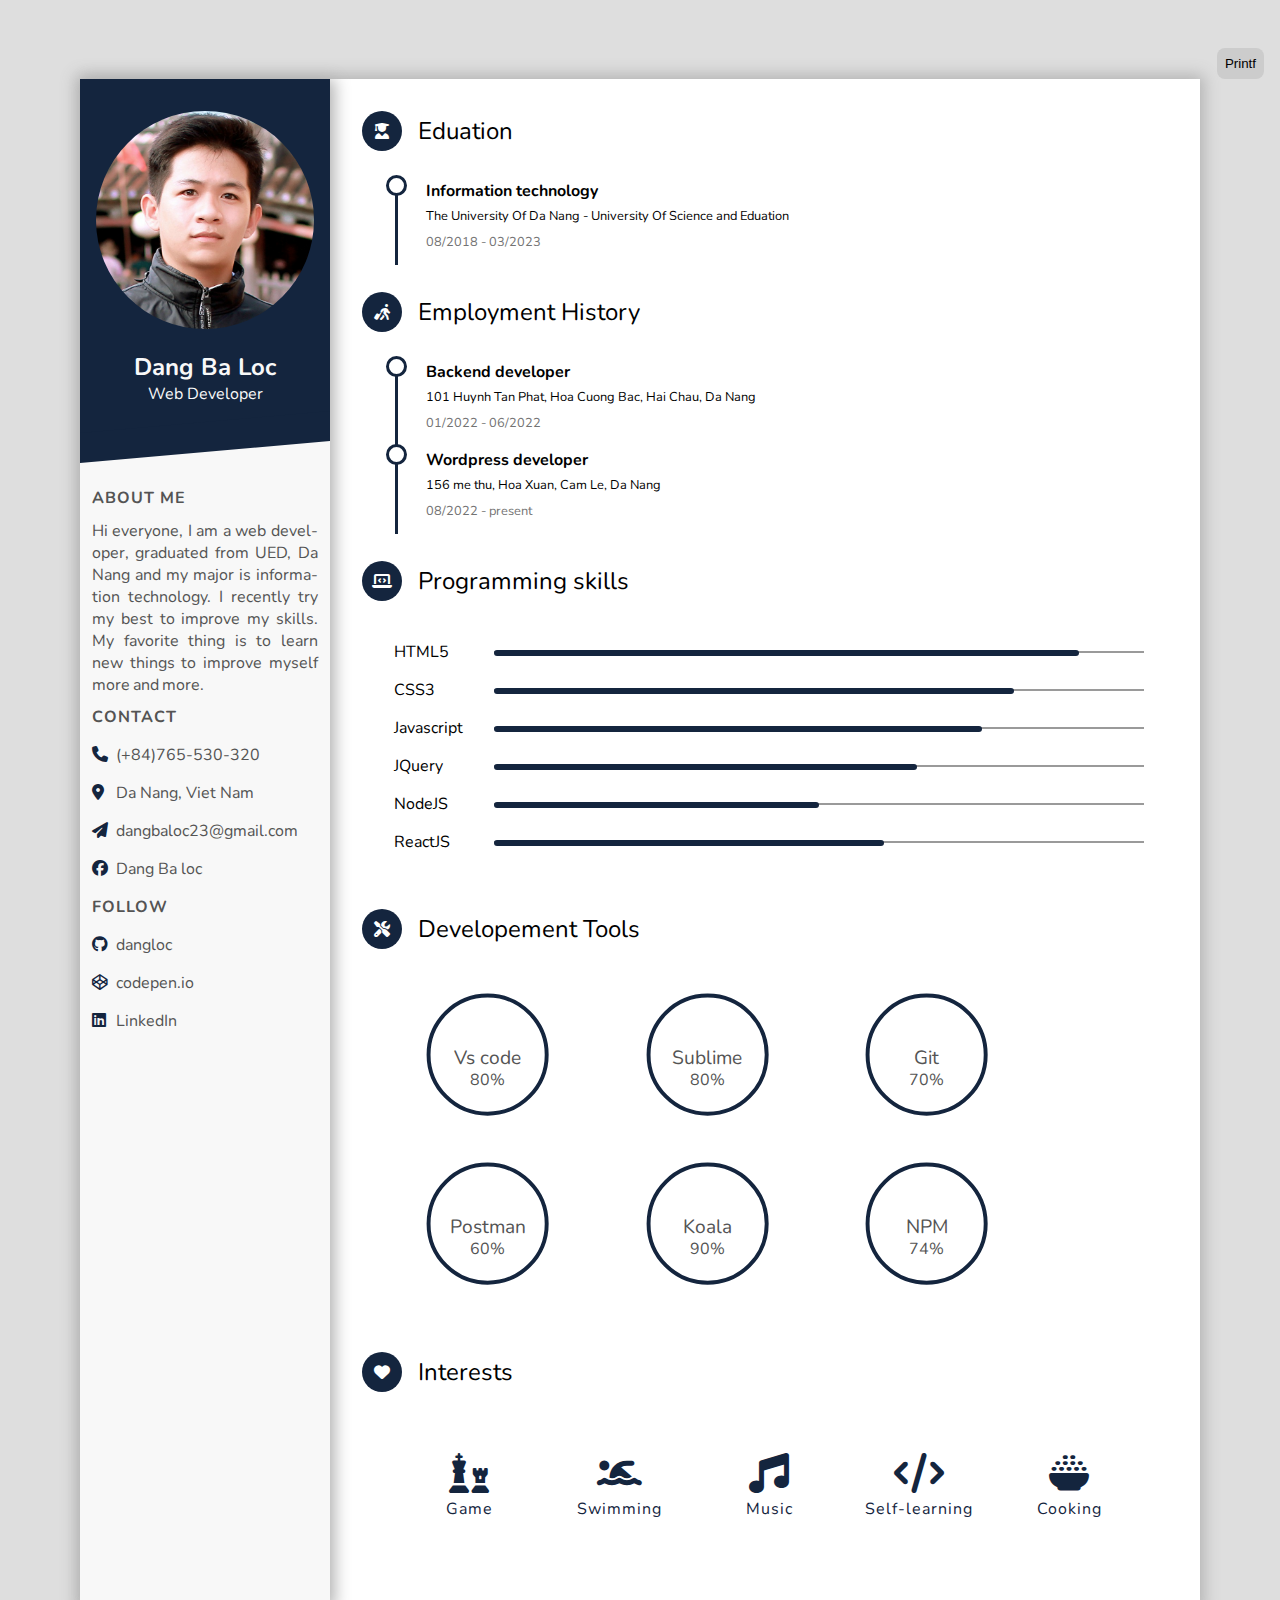
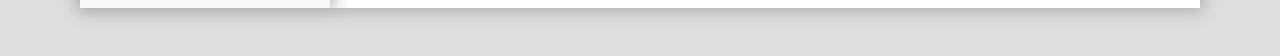
==== index.html @ 23ee7838 "change index filex" ====
<!DOCTYPE html>
<html lang="en">
  <head>
    <meta charset="UTF-8" />
    <meta http-equiv="X-UA-Compatible" content="IE=edge" />
    <meta name="viewport" content="width=device-width, initial-scale=1.0" />
    <title>Dang Ba Loc</title>
    <link rel="preconnect" href="https://fonts.googleapis.com" />
    <link rel="preconnect" href="https://fonts.gstatic.com" crossorigin />
    <link
      href="https://fonts.googleapis.com/css2?family=Nunito:ital,wght@0,200;0,300;0,400;0,500;0,600;0,700;0,800;1,200;1,300;1,400;1,500;1,600;1,700&display=swap"
      rel="stylesheet"
    />
    <link rel="stylesheet" href="style.css" />
    <link
      rel="stylesheet"
      href="https://cdnjs.cloudflare.com/ajax/libs/font-awesome/6.2.1/css/all.min.css"
    />
  </head>
  <body>
    <div class="btn-prinf">
      <button id="printButton" class="btn-prinf-button">Printf</button>
    </div>
    <div class="wrapper">
      <div class="intro">
        <div class="profile">
          <div class="photo">
            <img src="./img/dangbaloc.jpg" />
          </div>
          <div class="bio">
            <h1 class="name">Dang Ba Loc</h1>
            <p class="profession">Web Developer</p>
          </div>
        </div>
        <div class="intro-section about">
          <h1 class="title">about me</h1>
          <p class="paragraph">
            Hi everyone, I am a web developer, graduated from UED, Da Nang and
            my major is information technology. I recently try my best to
            improve my skills. My favorite thing is to learn new things to
            improve myself more and more.
          </p>
        </div>
        <div class="intro-section contact">
          <h1 class="title">Contact</h1>
          <div class="info-section link">
            <i class="fas fa-phone"></i>
            <a href="tel:0765530320"><span>(+84)765-530-320</span></a>
          </div>
          <div class="info-section">
            <i class="fas fa-map-marker-alt"></i>
            <span>Da Nang, Viet Nam</span>
          </div>
          <div class="info-section link">
            <i class="fas fa-paper-plane"></i>
            <a href="mailto:dangbaloc23@gmail.com"
              ><span>dangbaloc23@gmail.com</span></a
            >
          </div>
          <div class="info-section link">
            <i class="fab fa-facebook"></i>
            <a
              target="_blank"
              rel="author"
              href="https://www.facebook.com/DangBaLoc23"
            >
              <span>Dang Ba loc</span>
            </a>
          </div>
        </div>
        <div class="intro-section follow">
          <h1 class="title">Follow</h1>
          <div class="info-section link">
            <i class="fab fa-github"></i>
            <a target="_blank" rel="author" href="https://github.com/dangloc">
              <span>dangloc</span>
            </a>
          </div>
          <div class="info-section link">
            <i class="fab fa-codepen"></i>
            <a target="_blank" rel="author" href="https://codepen.io/dangloc">
              <span>codepen.io</span>
            </a>
          </div>
          <div class="info-section link">
            <i class="fa-brands fa-linkedin"></i>
            <a
              target="_blank"
              rel="author"
              href="https://www.linkedin.com/in/ba-loc-dang-1ab798287/"
            >
              <span>LinkedIn</span>
            </a>
          </div>
        </div>
      </div>
      <div class="detail">
        <div class="detail-section edu">
          <div class="detail-title">
            <div class="title-icon">
              <i class="fas fa-user-graduate"></i>
            </div>
            <span>Eduation</span>
          </div>
          <div class="detail-content">
            <div class="timeline-block">
              <h1>Information technology</h1>
              <p>
                The University Of Da Nang - University Of Science and Eduation
              </p>
              <time>08/2018 - 03/2023</time>
            </div>
          </div>
        </div>

        <div class="detail-section edu">
          <div class="detail-title">
            <div class="title-icon">
              <i class="fa-solid fa-person-walking-luggage"></i>
            </div>
            <span>Employment History</span>
          </div>
          <div class="detail-content">
            <div class="timeline-block">
              <h1>Backend developer</h1>
              <p>101 Huynh Tan Phat, Hoa Cuong Bac, Hai Chau, Da Nang</p>
              <time>01/2022 - 06/2022</time>
            </div>
            <div class="timeline-block">
              <h1>Wordpress developer</h1>
              <p>156 me thu, Hoa Xuan, Cam Le, Da Nang</p>
              <time>08/2022 - present</time>
            </div>
          </div>
        </div>
        <div class="detail-section pg-skill">
          <div class="detail-title">
            <div class="title-icon">
              <i class="fas fa-laptop-code"></i>
            </div>
            <span>Programming skills</span>
          </div>
          <div class="detail-content">
            <ul class="pg-list">
              <li>
                <span>HTML5</span>
                <div class="sb-skeleton">
                  <div class="skillbar" style="--pgbar-length: 90%"></div>
                </div>
              </li>
              <li>
                <span>CSS3</span>
                <div class="sb-skeleton">
                  <div class="skillbar" style="--pgbar-length: 80%"></div>
                </div>
              </li>
              <li>
                <span>Javascript</span>
                <div class="sb-skeleton">
                  <div class="skillbar" style="--pgbar-length: 75%"></div>
                </div>
              </li>
              <li>
                <span>JQuery</span>
                <div class="sb-skeleton">
                  <div class="skillbar" style="--pgbar-length: 65%"></div>
                </div>
              </li>
              <li>
                <span>NodeJS</span>
                <div class="sb-skeleton">
                  <div class="skillbar" style="--pgbar-length: 50%"></div>
                </div>
              </li>
              <li>
                <span>ReactJS</span>
                <div class="sb-skeleton">
                  <div class="skillbar" style="--pgbar-length: 60%"></div>
                </div>
              </li>
            </ul>
          </div>
        </div>
        <div class="detail-section tool-skill">
          <div class="detail-title">
            <div class="title-icon">
              <i class="fas fa-tools"></i>
            </div>
            <span>Developement Tools</span>
          </div>
          <div class="detail-content">
            <ul class="tool-list">
              <li>
                <svg viewbox="0 0 100 100">
                  <circle cx="50" cy="50" r="45"></circle>
                  <circle
                    class="cbar"
                    cx="50"
                    cy="50"
                    r="45"
                    style="--percent: 0.6"
                  ></circle>
                </svg>
                <span class="tl-name">Vs code</span>
                <span class="tl-exp">80%</span>
              </li>
              <li>
                <svg viewbox="0 0 100 100">
                  <circle cx="50" cy="50" r="45"></circle>
                  <circle
                    class="cbar"
                    cx="50"
                    cy="50"
                    r="45"
                    style="--percent: 0.8"
                  ></circle>
                </svg>
                <span class="tl-name">Sublime</span>
                <span class="tl-exp">80%</span>
              </li>
              <li>
                <svg viewbox="0 0 100 100">
                  <circle cx="50" cy="50" r="45"></circle>
                  <circle
                    class="cbar"
                    cx="50"
                    cy="50"
                    r="45"
                    style="--percent: 0.7"
                  ></circle>
                </svg>
                <span class="tl-name">Git</span>
                <span class="tl-exp">70%</span>
              </li>

              <li>
                <svg viewbox="0 0 100 100">
                  <circle cx="50" cy="50" r="45"></circle>
                  <circle
                    class="cbar"
                    cx="50"
                    cy="50"
                    r="45"
                    style="--percent: 0.74"
                  ></circle>
                </svg>
                <span class="tl-name">Postman</span>
                <span class="tl-exp">60%</span>
              </li>

              <li>
                <svg viewbox="0 0 100 100">
                  <circle cx="50" cy="50" r="45"></circle>
                  <circle
                    class="cbar"
                    cx="50"
                    cy="50"
                    r="45"
                    style="--percent: 0.74"
                  ></circle>
                </svg>
                <span class="tl-name">Koala</span>
                <span class="tl-exp">90%</span>
              </li>

              <li>
                <svg viewbox="0 0 100 100">
                  <circle cx="50" cy="50" r="45"></circle>
                  <circle
                    class="cbar"
                    cx="50"
                    cy="50"
                    r="45"
                    style="--percent: 0.74"
                  ></circle>
                </svg>
                <span class="tl-name">NPM</span>
                <span class="tl-exp">74%</span>
              </li>
            </ul>
          </div>
        </div>
        <div class="detail-section interests">
          <div class="detail-title">
            <div class="title-icon">
              <i class="fas fa-heart"></i>
            </div>
            <span>Interests</span>
          </div>
          <div class="detail-content">
            <div class="outer-frame">
              <ul class="favor-list">
                <li>
                  <i class="fa-solid fa-chess"></i>
                  <span>Game</span>
                </li>
                <li>
                  <i class="fa-solid fa-person-swimming"></i>
                  <span>Swimming</span>
                </li>
                <li>
                  <i class="fa-solid fa-music"></i>
                  <span>Music</span>
                </li>
                <li>
                  <i class="fa-solid fa-code"></i>
                  <span>Self-learning</span>
                </li>
                <li>
                  <i class="fa-solid fa-bowl-rice"></i>
                  <span>Cooking</span>
                </li>
              </ul>
            </div>
          </div>
        </div>
      </div>
    </div>
  </body>
  <script>
    document
      .getElementById("printButton")
      .addEventListener("click", function () {
        window.print();
      });
  </script>
</html>
---- style.css ----
:root {
	--color-gray-light-1: #f8f8f8;
	--color-gray-light-2: #e9e9e9;
	--color-gray-light-3: #dedede;
	--color-gray-dark-1: #545454;
	--color-gray-dark-2: #737373;
	--color-gray-dark-3: #9a9a9a;
	--color-blue-dark-1: #00387f;
	--color-tiffany: #00a6a6;
	--profile-theme: #14253e;
	--timeline-circle-theme: #14253e;
	
	--pgbar-length: 100%;

	--MATH-PI: 3.1415px;
	--percent: 100;
}

html {
	font-size: 100%;
    font-family: 'Nunito', sans-serif;


}

* {
	box-sizing: border-box;
}

body {
	margin: 0;
	padding: 3rem 1rem;
	min-height: 100vh;
	background-color: var(--color-gray-light-3);
}
.btn-prinf{
    display: flex;
    justify-content: flex-end;
}

.btn-prinf-button{
    padding: 8px;
    background-color: #ccc;
    border-radius: 8px;
    border: none;
}
.btn-prinf-button:hover{
cursor: pointer;
}

.wrapper {
	margin: 0 auto;
	max-width: 70rem;
	background-color: var(--color-gray-light-2);
	display: flex;
	box-shadow: 0px 0px 15px 4px #b3b3b3;
}

.intro {
	flex: 0 0 250px;
	background-color: var(--color-gray-light-1);
	box-shadow: 5px 0px 15px 0px #b3b3b3;
	z-index: 5;
}
.profile {
	position: relative;
	background-color: var(--profile-theme);
	padding: 2rem 1rem;
	margin-bottom: 50px;
	text-align: center;
	user-select: none;
}
.profile::after {
	content: " ";
	position: absolute;
	left: 0;
	bottom: -15px;
	width: 100%;
	height: 30px;
	background-color: var(--profile-theme);
	transform: skewY(-5deg);
}
.photo img {
	width: 100%;
	border-radius: 50%;
    object-fit: cover;
    height: 218px;
}
.bio .name {
	font-size: 1.5rem;
	text-align: center;
	color: var(--color-gray-light-1);
	margin: 0;
	margin-top: 1rem;
}
.bio .profession {
	font-size: 1rem;
	text-align: center;
	color: var(--color-gray-light-1);
	margin: 0;
}

.intro-section {
	padding: 0 12px;
	color: var(--color-gray-dark-1);
}
.intro-section .title {
	font-size: 1rem;
	font-weight: bold;
	text-transform: uppercase;
	letter-spacing: 1px;
}
.about .paragraph {
	text-align: justify;
    margin: 0;
    hyphens: auto;
    -webkit-hyphens: auto;
    word-spacing: -0.05em;
}
.info-section {
	margin: 1rem 0;
}
.info-section span {
	position: relative;
	transition: all 0.3s;
}
.info-section i {
	color: var(--profile-theme);
	width: 20px;
	height: 20px;
}

.link a {
	text-decoration: none;
	color: inherit;
}

.link span::after {
	position: absolute;
	content: '';
	left: 50%;
	bottom: -3px;
	width: 0;
	height: 2px;
	background-color: var(--profile-theme);
	transition: width 0.3s;
	/*transition-timing-function: cubic-bezier(.64,.51,.16,.86);*/
	transition-timing-function: cubic-bezier(.92,.57,.33,1.02);
	transform: translate(-50%, 0);
}

.link span:hover {
	color: var(--profile-theme);
}
.link span:hover::after {
	width: 100%;
}

/* Detail section overall setting*/
.detail {
	flex: 1 0 0;
	background-color: white;
	padding: 2rem;
}
.detail:hover > .detail-section:not(:hover) {
	opacity: 0.3;
}
.detail-section {
	transition: all 0.3s;
}
.detail-section:not(:last-of-type) {
	padding-bottom: 1rem;
}
.detail-title {
	display: flex;
	align-items: center;
}
.detail-section > .detail-content {
	padding: 1.5rem;
	padding-left: 2rem;
	user-select: none;
}
.detail-section.edu > .detail-content {
	padding-left: calc(1.5rem + 10px);
}
.title-icon + span {
	font-size: 1.5rem;
	transition: all 0.3s;
}
.title-icon {
	display: inline-flex;
	justify-content: center;
	align-items: center;
	padding: 1rem;
	margin-right: 1rem;
	width: 2.5rem;
	height: 2.5rem;
	background-color: var(--profile-theme);
	border-radius: 50%;
	transition: all 0.3s;
}
.title-icon i {
	color: white;
	line-height: 1rem;
	font-size: 1rem;
	text-align: center;
}
.detail-section:hover .title-icon {
	transform: scale(1.5);
	margin-right: 1.5rem;
}
.detail-section:hover .title-icon + span {
	letter-spacing: 1.5px;
}

/* time line block in education section */
.timeline-block {
	position: relative;
	padding-left: 30px;
}
.timeline-block:not(:last-of-type) {
	margin-bottom: 1rem;	
}
.timeline-block h1 {
	font-size: 1rem;
	margin: 5px 0;
	transition: all 0.3s;
}
.timeline-block p {
	font-size: 0.8rem;
	margin: 5px 0;
}
.timeline-block time {
	font-size: 0.8rem;
	color: var(--color-gray-dark-2);
}
.timeline-block::before {
	position: absolute;
	content: '';
	width: 15px;
	height: 15px;
	background-color: white;
	border: 3px solid var(--timeline-circle-theme);
	border-radius: 50%;
	left: -10px;
	top: -5px;
}
.timeline-block::after {
	position: absolute;
	content: '';
	width: 3px;
	height: 100%;
	background-color: var(--timeline-circle-theme);
	left: -1px;
	top: 13px;
}
.timeline-block:hover h1 {
	color: var(--color-tiffany);
}
.timeline-block:hover::before {
	animation: circle 1.2s infinite;
}

/* Programming skills section */
.pg-list, .tool-list, .favor-list {
	padding: 0;
	list-style: none;
}
.pg-list > li {	
	margin: 1rem 0;
	display: flex;
	align-items: center;
}
.sb-skeleton {
	position: relative;
	flex: 1 0 auto;
	height: 2px;
	background-color: var(--color-gray-dark-3);
}
.pg-list > li > span {
	flex: 0 0 100px;
}
.sb-skeleton > .skillbar {
	position: absolute;
	left: 0;
	top: -1px;
	width: var(--pgbar-length);
	height: 6px;
    border-radius: 8px;
	background-color: var(--profile-theme);
}
.tool-list {
	list-style: none;
	display: flex;
	justify-content: flex-start;
    flex-wrap: wrap;
    gap: 2rem;
}
.tool-list > li {
	position: relative;
	text-align: center;
	flex: 0 0 25%;
}
.tool-list > li > svg {
	position: relative;
	fill: transparent;
	width: 70%;
	transform: rotate(-90deg);
}
.tool-list > li > svg > circle {
	stroke-width: 1px;
	stroke: #cdcdcd;
}
.tool-list > li > svg > circle.cbar {
	stroke-width: 3px;
	stroke: var(--profile-theme);
	stroke-linecap: round;
	stroke-dashoffset: 0;
	stroke-dasharray: calc(var(--MATH-PI) * 45 * 2);
	transition: all 0.8s;
	transition-timing-function: cubic-bezier(.64,.51,.16,.86);
}
.tool-list > li:hover > svg > circle.cbar {
	stroke-width: 4px;
	stroke: var(--color-tiffany);
	stroke-dashoffset: calc(var(--MATH-PI) * 45 * 2 * (1 - var(--percent)));
}
.tool-list > li > .tl-name,
.tool-list > li > .tl-exp {
	position: absolute;
	left: 50%;
	color: var(--color-gray-dark-1);
}
.tool-list > li > .tl-name {
	top: 50%;
	font-size: 1.2rem;
	transform: translate(-50%, -50%);
}
.tool-list > li > .tl-exp {	
	top: calc(50% + 1.4rem);
	font-size: 1rem;
	transform: translate(-50%, -50%);
}
/* Interests Section */
.outer-frame {
	/* border: 1px solid var(--color-gray-dark-3);
	border-radius: 5px; */
}
.favor-list {
	display: flex;
	flex-wrap: wrap;
	align-items: center;
	align-content: center;
}
.favor-list > li {
	display: flex;
	flex: 1 0 0;
	align-items: center;
	justify-content: baseline;
	flex-direction: column;
	color: var(--profile-theme);
	padding: 1rem 0;
	transition: all 0.3s;
}
.favor-list > li > i {
	display: inline-flex;
	justify-content: center;
	align-items: center;
	font-size: 40px;
	width: 50px;
	height: 50px;
}
.favor-list > li:hover {
	transform: scale(1.2);
	color: var(--color-tiffany);
}
.favor-list > li > span {
	letter-spacing: 1px;
}

@keyframes circle {
  0% {
    box-shadow: 0 0 0 0px rgba(51, 52, 57, 1);
  }
  100% {
    box-shadow: 0 0 0 6px rgba(51, 52, 57, 0);
  }
}

@media (max-width: 1024px) {
	html {
		font-size: 90%;
	}
	.wrapper {
		flex-direction: column;
	}
	.intro, .detail {
		flex: 0 0 100%;
		box-shadow: none;
	}
	.intro-section {
		padding: 0 2rem;
	}
	.profile {
		margin-bottom: 1rem;
	}
	.profile::after {
		display: none;
	}
	.photo img {
		width: 100px;
		height: 100px;
	}
}

@media (max-width: 768px) {
	html {
		font-size: 80%;
	}
	.tool-list {
		flex-wrap: wrap;
	}
	.tool-list > li {
		flex: 0 0 33.33%;
	}
	.favor-list > li {
		flex: 0 0 33.3333%;
	}
}
@media (max-width: 500px) {
	html {
		font-size: 70%;
	}
}
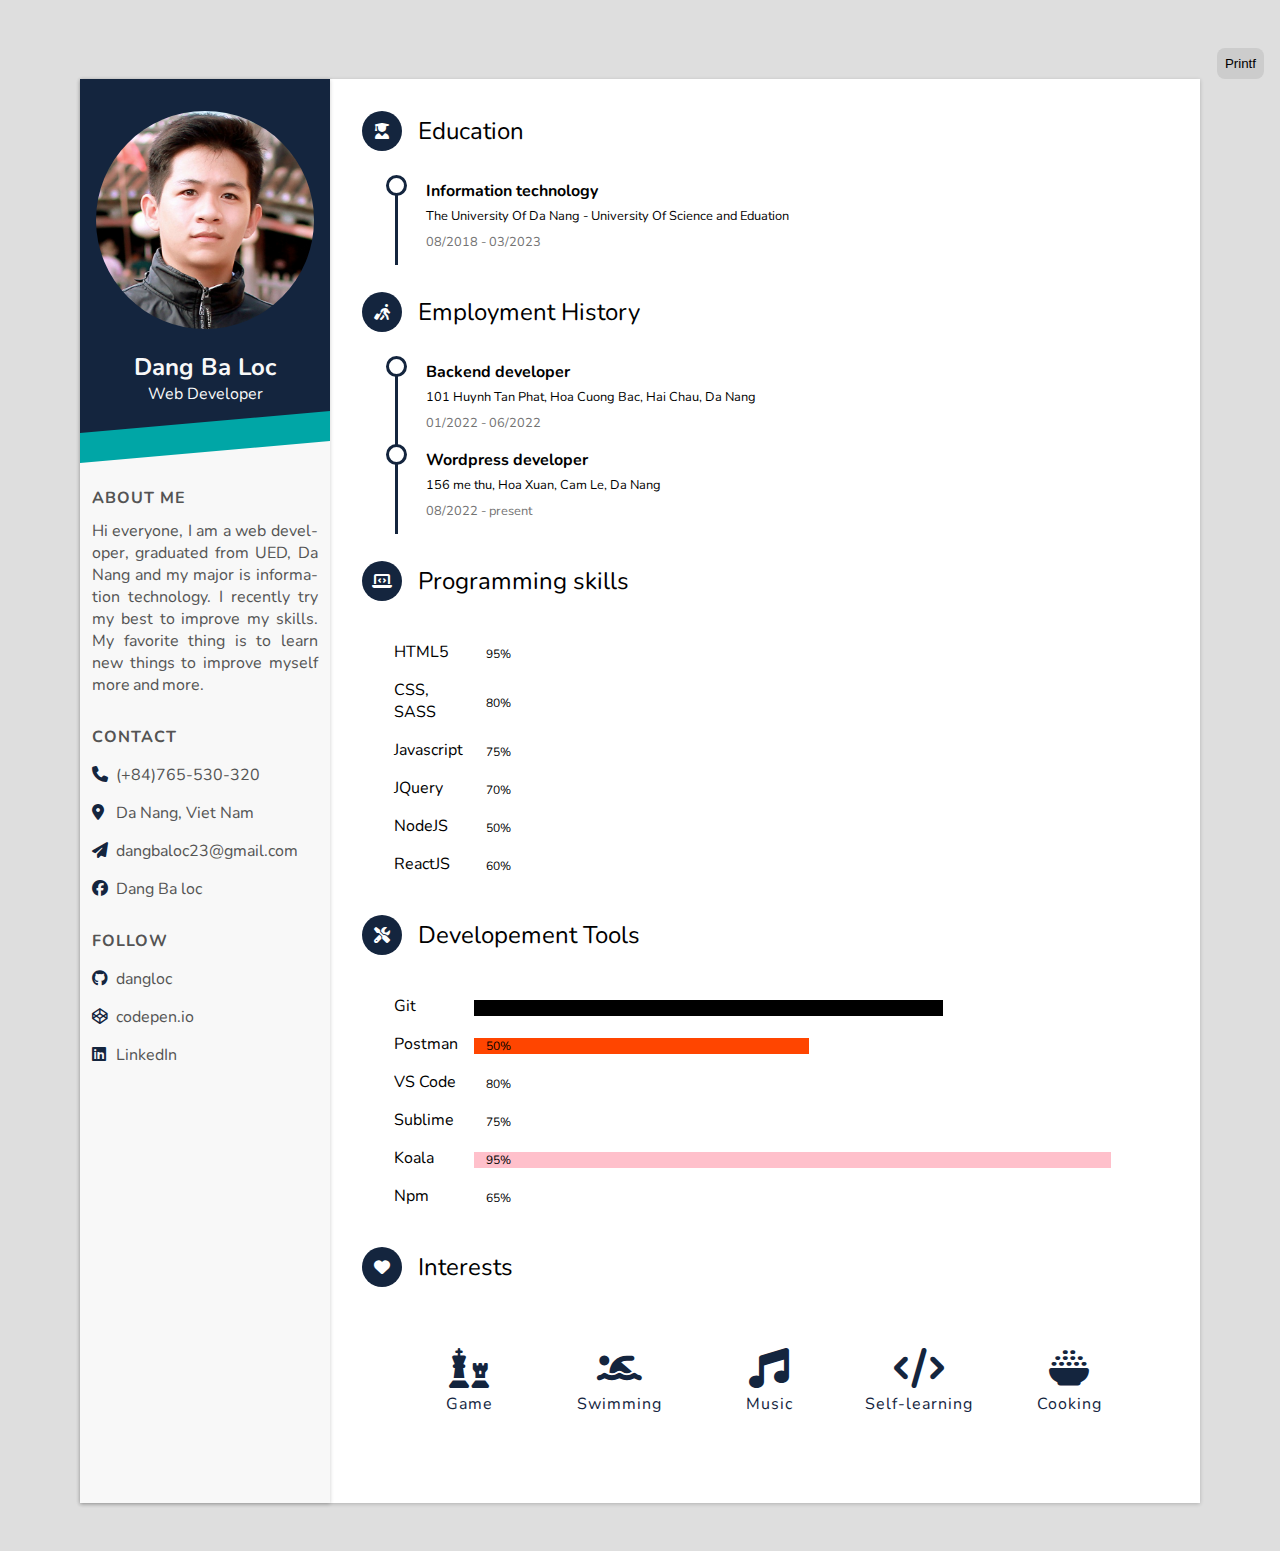
==== commit 9e644186: "fix ui" ====
--- a/index.html
+++ b/index.html
@@ -7,6 +7,12 @@
     <title>Dang Ba Loc</title>
     <link rel="preconnect" href="https://fonts.googleapis.com" />
     <link rel="preconnect" href="https://fonts.gstatic.com" crossorigin />
+    <link
+      href="https://cdn.jsdelivr.net/npm/bootstrap@5.3.1/dist/css/bootstrap.min.css"
+      rel="stylesheet"
+      integrity="sha384-4bw+/aepP/YC94hEpVNVgiZdgIC5+VKNBQNGCHeKRQN+PtmoHDEXuppvnDJzQIu9"
+      crossorigin="anonymous"
+    />
     <link
       href="https://fonts.googleapis.com/css2?family=Nunito:ital,wght@0,200;0,300;0,400;0,500;0,600;0,700;0,800;1,200;1,300;1,400;1,500;1,600;1,700&display=swap"
       rel="stylesheet"
@@ -100,7 +106,7 @@
             <div class="title-icon">
               <i class="fas fa-user-graduate"></i>
             </div>
-            <span>Eduation</span>
+            <span>Education</span>
           </div>
           <div class="detail-content">
             <div class="timeline-block">
@@ -133,153 +139,342 @@
             </div>
           </div>
         </div>
-        <div class="detail-section pg-skill">
-          <div class="detail-title">
-            <div class="title-icon">
-              <i class="fas fa-laptop-code"></i>
-            </div>
-            <span>Programming skills</span>
-          </div>
-          <div class="detail-content">
-            <ul class="pg-list">
-              <li>
-                <span>HTML5</span>
-                <div class="sb-skeleton">
-                  <div class="skillbar" style="--pgbar-length: 90%"></div>
+        
+        <div class="row">
+          <div class="col-lg-6">
+            <div class="detail-section pg-skill">
+              <div class="detail-title">
+                <div class="title-icon">
+                  <i class="fas fa-laptop-code"></i>
                 </div>
-              </li>
-              <li>
-                <span>CSS3</span>
-                <div class="sb-skeleton">
-                  <div class="skillbar" style="--pgbar-length: 80%"></div>
+                <span>Programming skills</span>
+              </div>
+              <div class="detail-content">
+                <ul class="pg-list">
+                  <li>
+                    <span>HTML5</span>
+                    <div class="sb-skeleton">
+                      <div
+                        class="progress"
+                        role="progressbar"
+                        style="height: 12px"
+                        aria-valuenow="100"
+                        aria-valuemin="0"
+                        aria-valuemax="100"
+                      >
+                        <div
+                          class="progress-bar bg-danger"
+                          style="
+                            width: 95%;
+                            font-size: 12px;
+                            text-align: start;
+                            padding: 0 12px;
+                          "
+                        >
+                          95%
+                        </div>
+                      </div>
+                    </div>
+                  </li>
+                  <li>
+                    <span>CSS, SASS</span>
+                    <div class="sb-skeleton">
+                      <div
+                        class="progress"
+                        role="progressbar"
+                        style="height: 12px"
+                        aria-valuenow="100"
+                        aria-valuemin="0"
+                        aria-valuemax="100"
+                      >
+                        <div
+                          class="progress-bar bg-info"
+                          style="
+                            width: 80%;
+                            font-size: 12px;
+                            text-align: start;
+                            padding: 0 12px;
+                          "
+                        >
+                          80%
+                        </div>
+                      </div>
+                    </div>
+                  </li>
+                  <li>
+                    <span>Javascript</span>
+                    <div class="sb-skeleton">
+                      <div
+                        class="progress"
+                        role="progressbar"
+                        style="height: 12px"
+                        aria-valuenow="100"
+                        aria-valuemin="0"
+                        aria-valuemax="100"
+                      >
+                        <div
+                          class="progress-bar bg-warning"
+                          style="
+                            width: 75%;
+                            font-size: 12px;
+                            text-align: start;
+                            padding: 0 12px;
+                          "
+                        >
+                          75%
+                        </div>
+                      </div>
+                    </div>
+                  </li>
+                  <li>
+                    <span>JQuery</span>
+                    <div class="sb-skeleton">
+                      <div
+                        class="progress"
+                        role="progressbar"
+                        style="height: 12px"
+                        aria-valuenow="100"
+                        aria-valuemin="0"
+                        aria-valuemax="100"
+                      >
+                        <div
+                          class="progress-bar bg-blue"
+                          style="
+                            width: 70%;
+                            font-size: 12px;
+                            text-align: start;
+                            padding: 0 12px;
+                          "
+                        >
+                          70%
+                        </div>
+                      </div>
+                    </div>
+                  </li>
+                  <li>
+                    <span>NodeJS</span>
+                    <div class="sb-skeleton">
+                      <div
+                        class="progress"
+                        role="progressbar"
+                        style="height: 12px"
+                        aria-valuenow="100"
+                        aria-valuemin="0"
+                        aria-valuemax="100"
+                      >
+                        <div
+                          class="progress-bar bg-success"
+                          style="
+                            width: 50%;
+                            font-size: 12px;
+                            text-align: start;
+                            padding: 0 12px;
+                          "
+                        >
+                          50%
+                        </div>
+                      </div>
+                    </div>
+                  </li>
+                  <li>
+                    <span>ReactJS</span>
+                    <div class="sb-skeleton">
+                      <div
+                        class="progress"
+                        role="progressbar"
+                        style="height: 12px"
+                        aria-valuenow="100"
+                        aria-valuemin="0"
+                        aria-valuemax="100"
+                      >
+                        <div
+                          class="progress-bar bg-info"
+                          style="
+                            width: 60%;
+                            font-size: 12px;
+                            text-align: start;
+                            padding: 0 12px;
+                          "
+                        >
+                          60%
+                        </div>
+                      </div>
+                    </div>
+                  </li>
+                </ul>
+              </div>
+            </div>
+          </div>
+
+          <div class="col-lg-6">
+            <div class="detail-section tool-skill">
+              <div class="detail-title">
+                <div class="title-icon">
+                  <i class="fas fa-tools"></i>
                 </div>
-              </li>
-              <li>
-                <span>Javascript</span>
-                <div class="sb-skeleton">
-                  <div class="skillbar" style="--pgbar-length: 75%"></div>
-                </div>
-              </li>
-              <li>
-                <span>JQuery</span>
-                <div class="sb-skeleton">
-                  <div class="skillbar" style="--pgbar-length: 65%"></div>
-                </div>
-              </li>
-              <li>
-                <span>NodeJS</span>
-                <div class="sb-skeleton">
-                  <div class="skillbar" style="--pgbar-length: 50%"></div>
-                </div>
-              </li>
-              <li>
-                <span>ReactJS</span>
-                <div class="sb-skeleton">
-                  <div class="skillbar" style="--pgbar-length: 60%"></div>
-                </div>
-              </li>
-            </ul>
-          </div>
-        </div>
-        <div class="detail-section tool-skill">
-          <div class="detail-title">
-            <div class="title-icon">
-              <i class="fas fa-tools"></i>
-            </div>
-            <span>Developement Tools</span>
-          </div>
-          <div class="detail-content">
-            <ul class="tool-list">
-              <li>
-                <svg viewbox="0 0 100 100">
-                  <circle cx="50" cy="50" r="45"></circle>
-                  <circle
-                    class="cbar"
-                    cx="50"
-                    cy="50"
-                    r="45"
-                    style="--percent: 0.6"
-                  ></circle>
-                </svg>
-                <span class="tl-name">Vs code</span>
-                <span class="tl-exp">80%</span>
-              </li>
-              <li>
-                <svg viewbox="0 0 100 100">
-                  <circle cx="50" cy="50" r="45"></circle>
-                  <circle
-                    class="cbar"
-                    cx="50"
-                    cy="50"
-                    r="45"
-                    style="--percent: 0.8"
-                  ></circle>
-                </svg>
-                <span class="tl-name">Sublime</span>
-                <span class="tl-exp">80%</span>
-              </li>
-              <li>
-                <svg viewbox="0 0 100 100">
-                  <circle cx="50" cy="50" r="45"></circle>
-                  <circle
-                    class="cbar"
-                    cx="50"
-                    cy="50"
-                    r="45"
-                    style="--percent: 0.7"
-                  ></circle>
-                </svg>
-                <span class="tl-name">Git</span>
-                <span class="tl-exp">70%</span>
-              </li>
+                <span>Developement Tools</span>
+              </div>
+              <div class="detail-content">
+                <ul class="pg-list">
+                  <li>
+                    <span>Git</span>
+                    <div class="sb-skeleton">
+                      <div
+                        class="progress"
+                        role="progressbar"
+                        style="height: 12px"
+                        aria-valuenow="100"
+                        aria-valuemin="0"
+                        aria-valuemax="100"
+                      >
+                        <div
+                          class="progress-bar bg-blue"
+                          style="
+                            width: 70%;
+                            font-size: 12px;
+                            text-align: start;
+                            padding: 0 12px;
+                            background-color: #000;
+                          "
+                        >
+                          70%
+                        </div>
+                      </div>
+                    </div>
+                  </li>
+                  <li>
+                    <span>Postman</span>
+                    <div class="sb-skeleton">
+                      <div
+                        class="progress"
+                        role="progressbar"
+                        style="height: 12px"
+                        aria-valuenow="100"
+                        aria-valuemin="0"
+                        aria-valuemax="100"
+                      >
+                        <div
+                          class="progress-bar"
+                          style="
+                            width: 50%;
+                            font-size: 12px;
+                            text-align: start;
+                            padding: 0 12px;
+                            background-color: orangered;
+                          "
+                        >
+                          50%
+                        </div>
+                      </div>
+                    </div>
+                  </li>
+                  <li>
+                    <span>VS Code</span>
+                    <div class="sb-skeleton">
+                      <div
+                        class="progress"
+                        role="progressbar"
+                        style="height: 12px"
+                        aria-valuenow="100"
+                        aria-valuemin="0"
+                        aria-valuemax="100"
+                      >
+                        <div
+                          class="progress-bar bg-blue"
+                          style="
+                            width: 80%;
+                            font-size: 12px;
+                            text-align: start;
+                            padding: 0 12px;
+                          "
+                        >
+                          80%
+                        </div>
+                      </div>
+                    </div>
+                  </li>
+                  <li>
+                    <span>Sublime</span>
+                    <div class="sb-skeleton">
+                      <div
+                        class="progress"
+                        role="progressbar"
+                        style="height: 12px"
+                        aria-valuenow="100"
+                        aria-valuemin="0"
+                        aria-valuemax="100"
+                      >
+                        <div
+                          class="progress-bar bg-warning"
+                          style="
+                            width: 75%;
+                            font-size: 12px;
+                            text-align: start;
+                            padding: 0 12px;
+                          "
+                        >
+                          75%
+                        </div>
+                      </div>
+                    </div>
+                  </li>
+                  <li>
+                    <span>Koala</span>
+                    <div class="sb-skeleton">
+                      <div
+                        class="progress"
+                        role="progressbar"
+                        style="height: 12px"
+                        aria-valuenow="100"
+                        aria-valuemin="0"
+                        aria-valuemax="100"
+                      >
+                        <div
+                          class="progress-bar"
+                          style="
+                            width: 95%;
+                            font-size: 12px;
+                            text-align: start;
+                            padding: 0 12px;
+                            background-color: pink;
+                          "
+                        >
+                          95%
+                        </div>
+                      </div>
+                    </div>
+                  </li>
+                  <li>
+                    <span>Npm</span>
+                    <div class="sb-skeleton">
+                      <div
+                        class="progress"
+                        role="progressbar"
+                        style="height: 12px"
+                        aria-valuenow="100"
+                        aria-valuemin="0"
+                        aria-valuemax="100"
+                      >
+                        <div
+                          class="progress-bar bg-danger"
+                          style="
+                            width: 65%;
+                            font-size: 12px;
+                            text-align: start;
+                            padding: 0 12px;
+                          "
+                        >
+                          65%
+                        </div>
+                      </div>
+                    </div>
+                  </li>
+                </ul>
+              </div>
+            </div>
+          </div>
+        </div>
 
-              <li>
-                <svg viewbox="0 0 100 100">
-                  <circle cx="50" cy="50" r="45"></circle>
-                  <circle
-                    class="cbar"
-                    cx="50"
-                    cy="50"
-                    r="45"
-                    style="--percent: 0.74"
-                  ></circle>
-                </svg>
-                <span class="tl-name">Postman</span>
-                <span class="tl-exp">60%</span>
-              </li>
-
-              <li>
-                <svg viewbox="0 0 100 100">
-                  <circle cx="50" cy="50" r="45"></circle>
-                  <circle
-                    class="cbar"
-                    cx="50"
-                    cy="50"
-                    r="45"
-                    style="--percent: 0.74"
-                  ></circle>
-                </svg>
-                <span class="tl-name">Koala</span>
-                <span class="tl-exp">90%</span>
-              </li>
-
-              <li>
-                <svg viewbox="0 0 100 100">
-                  <circle cx="50" cy="50" r="45"></circle>
-                  <circle
-                    class="cbar"
-                    cx="50"
-                    cy="50"
-                    r="45"
-                    style="--percent: 0.74"
-                  ></circle>
-                </svg>
-                <span class="tl-name">NPM</span>
-                <span class="tl-exp">74%</span>
-              </li>
-            </ul>
-          </div>
-        </div>
         <div class="detail-section interests">
           <div class="detail-title">
             <div class="title-icon">
@@ -317,6 +512,11 @@
       </div>
     </div>
   </body>
+  <script
+    src="https://cdn.jsdelivr.net/npm/bootstrap@5.3.1/dist/js/bootstrap.bundle.min.js"
+    integrity="sha384-HwwvtgBNo3bZJJLYd8oVXjrBZt8cqVSpeBNS5n7C8IVInixGAoxmnlMuBnhbgrkm"
+    crossorigin="anonymous"
+  ></script>
   <script>
     document
       .getElementById("printButton")
--- a/style.css
+++ b/style.css
@@ -53,13 +53,13 @@
 	max-width: 70rem;
 	background-color: var(--color-gray-light-2);
 	display: flex;
-	box-shadow: 0px 0px 15px 4px #b3b3b3;
+	box-shadow: 0px 1px 4px 0px rgba(0, 0, 0, 0.2);
 }
 
 .intro {
 	flex: 0 0 250px;
 	background-color: var(--color-gray-light-1);
-	box-shadow: 5px 0px 15px 0px #b3b3b3;
+	box-shadow: 0px 1px 4px 0px rgba(0, 0, 0, 0.2);
 	z-index: 5;
 }
 .profile {
@@ -77,7 +77,7 @@
 	bottom: -15px;
 	width: 100%;
 	height: 30px;
-	background-color: var(--profile-theme);
+	background-color: var(--color-tiffany);
 	transform: skewY(-5deg);
 }
 .photo img {
@@ -102,6 +102,7 @@
 
 .intro-section {
 	padding: 0 12px;
+	margin-bottom: 30px;
 	color: var(--color-gray-dark-1);
 }
 .intro-section .title {
@@ -274,11 +275,9 @@
 .sb-skeleton {
 	position: relative;
 	flex: 1 0 auto;
-	height: 2px;
-	background-color: var(--color-gray-dark-3);
 }
 .pg-list > li > span {
-	flex: 0 0 100px;
+	flex: 0 0 80px;
 }
 .sb-skeleton > .skillbar {
 	position: absolute;
@@ -431,4 +430,9 @@
 	html {
 		font-size: 70%;
 	}
-} +} 
+
+@keyframes load {
+	0% { width: 0; }
+	100% { width: 38%; }
+  }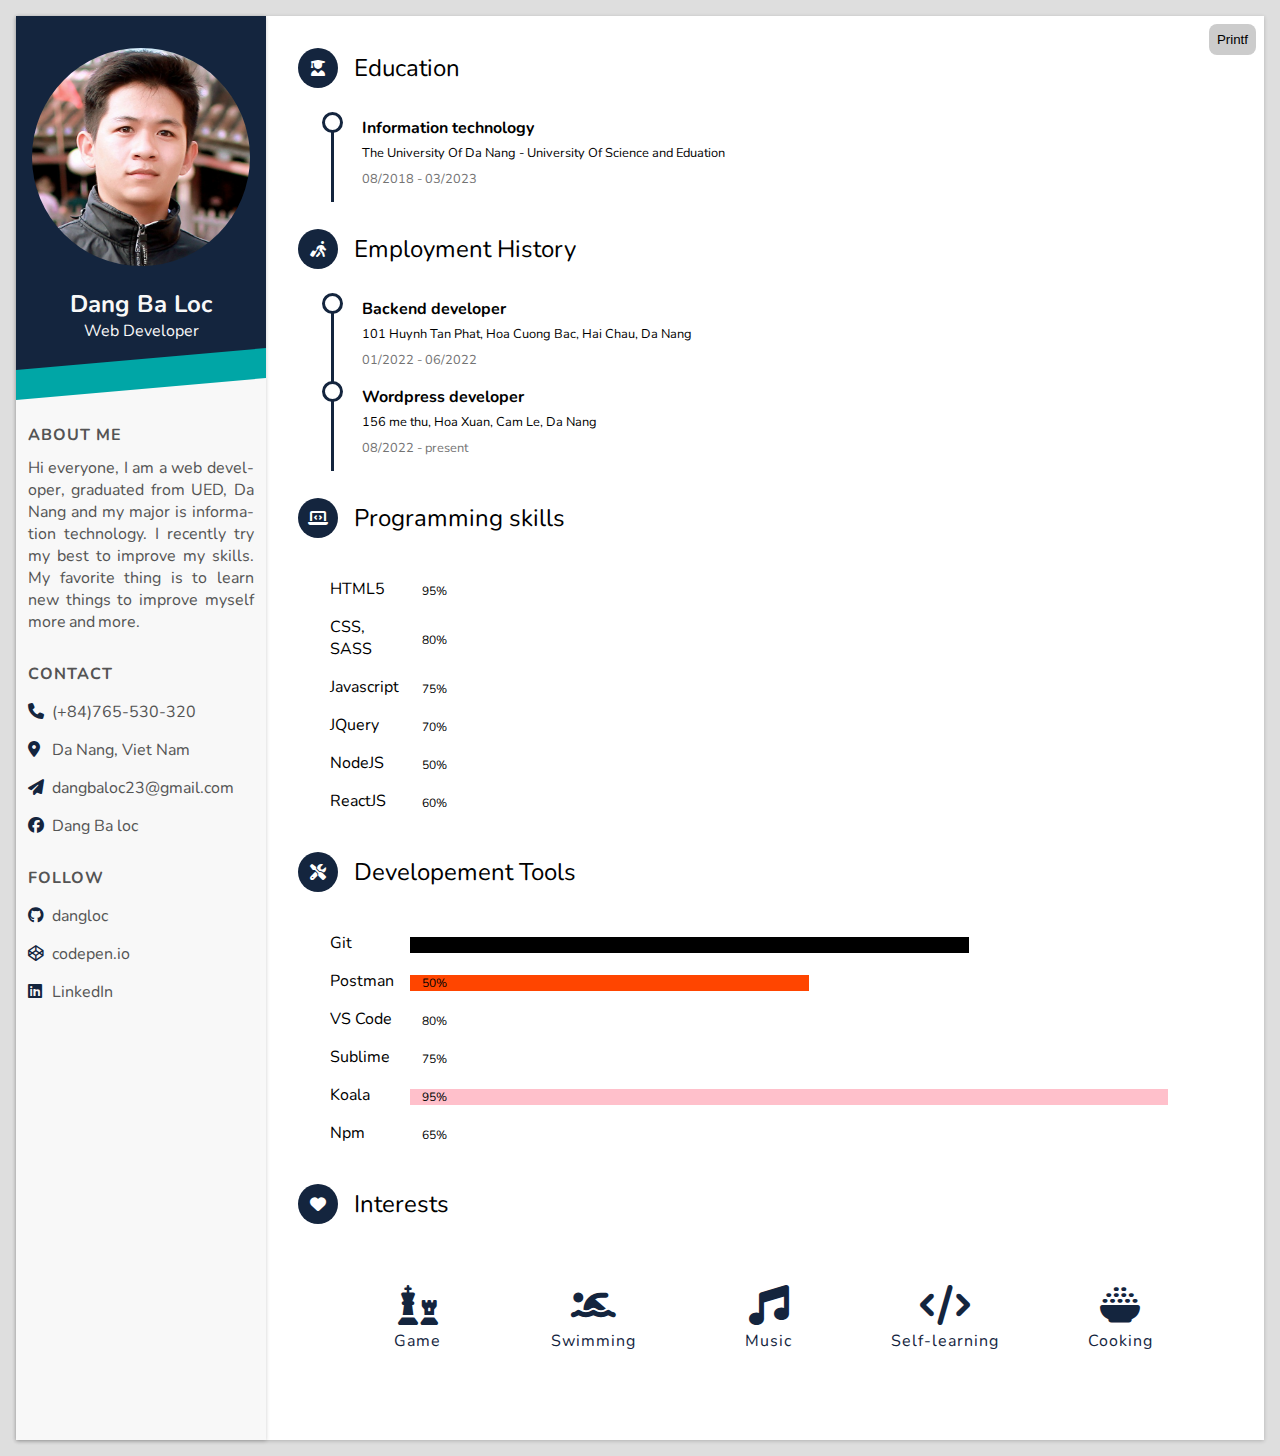
==== commit 8ea38ff1: "fix cv code" ====
--- a/index.html
+++ b/index.html
@@ -12,7 +12,15 @@
       rel="stylesheet"
       integrity="sha384-4bw+/aepP/YC94hEpVNVgiZdgIC5+VKNBQNGCHeKRQN+PtmoHDEXuppvnDJzQIu9"
       crossorigin="anonymous"
+      media="print"
     />
+
+    <link
+    href="https://cdn.jsdelivr.net/npm/bootstrap@5.3.1/dist/css/bootstrap.min.css"
+    rel="stylesheet"
+    integrity="sha384-4bw+/aepP/YC94hEpVNVgiZdgIC5+VKNBQNGCHeKRQN+PtmoHDEXuppvnDJzQIu9"
+    crossorigin="anonymous"
+  />
     <link
       href="https://fonts.googleapis.com/css2?family=Nunito:ital,wght@0,200;0,300;0,400;0,500;0,600;0,700;0,800;1,200;1,300;1,400;1,500;1,600;1,700&display=swap"
       rel="stylesheet"
@@ -24,6 +32,454 @@
     />
   </head>
   <body>
+    <style>
+      @media print {
+        :root {
+          --color-gray-light-1: #f8f8f8;
+          --color-gray-light-2: #e9e9e9;
+          --color-gray-light-3: #dedede;
+          --color-gray-dark-1: #545454;
+          --color-gray-dark-2: #737373;
+          --color-gray-dark-3: #9a9a9a;
+          --color-blue-dark-1: #00387f;
+          --color-tiffany: #00a6a6;
+          --profile-theme: #14253e;
+          --timeline-circle-theme: #14253e;
+
+          --pgbar-length: 100%;
+
+          --MATH-PI: 3.1415px;
+          --percent: 100;
+        }
+
+        html {
+          font-size: 100%;
+          font-family: "Nunito", sans-serif;
+        }
+
+        * {
+          box-sizing: border-box;
+        }
+
+        body {
+          margin: 0;
+          padding: 3rem 1rem;
+          min-height: 100vh;
+          background-color: var(--color-gray-light-3);
+        }
+        .btn-prinf {
+          display: flex;
+          justify-content: flex-end;
+        }
+
+        .btn-prinf-button {
+          padding: 8px;
+          background-color: #ccc;
+          border-radius: 8px;
+          border: none;
+        }
+        .btn-prinf-button:hover {
+          cursor: pointer;
+        }
+
+        .wrapper {
+          margin: 0 auto;
+          background-color: var(--color-gray-light-2);
+          display: flex;
+          box-shadow: 0px 1px 4px 0px rgba(0, 0, 0, 0.2);
+        }
+
+        .intro {
+          flex: 0 0 250px;
+          background-color: var(--color-gray-light-1);
+          box-shadow: 0px 1px 4px 0px rgba(0, 0, 0, 0.2);
+          z-index: 5;
+        }
+        .profile {
+          position: relative;
+          background-color: var(--profile-theme);
+          padding: 2rem 1rem;
+          margin-bottom: 50px;
+          text-align: center;
+          user-select: none;
+        }
+        .profile::after {
+          content: " ";
+          position: absolute;
+          left: 0;
+          bottom: -15px;
+          width: 100%;
+          height: 30px;
+          background-color: var(--color-tiffany);
+          transform: skewY(-5deg);
+        }
+        .photo img {
+          width: 100%;
+          border-radius: 50%;
+          object-fit: cover;
+          height: 218px;
+        }
+        .bio .name {
+          font-size: 1.5rem;
+          text-align: center;
+          color: var(--color-gray-light-1);
+          margin: 0;
+          margin-top: 1rem;
+        }
+        .bio .profession {
+          font-size: 1rem;
+          text-align: center;
+          color: var(--color-gray-light-1);
+          margin: 0;
+        }
+
+        .intro-section {
+          padding: 0 12px;
+          margin-bottom: 30px;
+          color: var(--color-gray-dark-1);
+        }
+        .intro-section .title {
+          font-size: 1rem;
+          font-weight: bold;
+          text-transform: uppercase;
+          letter-spacing: 1px;
+        }
+        .about .paragraph {
+          text-align: justify;
+          margin: 0;
+          hyphens: auto;
+          -webkit-hyphens: auto;
+          word-spacing: -0.05em;
+        }
+        .info-section {
+          margin: 1rem 0;
+        }
+        .info-section span {
+          position: relative;
+          transition: all 0.3s;
+        }
+        .info-section i {
+          color: var(--profile-theme);
+          width: 20px;
+          height: 20px;
+        }
+
+        .link a {
+          text-decoration: none;
+          color: inherit;
+        }
+
+        .link span::after {
+          position: absolute;
+          content: "";
+          left: 50%;
+          bottom: -3px;
+          width: 0;
+          height: 2px;
+          background-color: var(--profile-theme);
+          transition: width 0.3s;
+          /*transition-timing-function: cubic-bezier(.64,.51,.16,.86);*/
+          transition-timing-function: cubic-bezier(0.92, 0.57, 0.33, 1.02);
+          transform: translate(-50%, 0);
+        }
+
+        .link span:hover {
+          color: var(--profile-theme);
+        }
+        .link span:hover::after {
+          width: 100%;
+        }
+
+        /* Detail section overall setting*/
+        .detail {
+          flex: 1 0 0;
+          background-color: white;
+          padding: 2rem;
+        }
+        .detail:hover > .detail-section:not(:hover) {
+          opacity: 0.3;
+        }
+        .detail-section {
+          transition: all 0.3s;
+        }
+        .detail-section:not(:last-of-type) {
+          padding-bottom: 1rem;
+        }
+        .detail-title {
+          display: flex;
+          align-items: center;
+        }
+        .detail-section > .detail-content {
+          padding: 1.5rem;
+          padding-left: 2rem;
+          user-select: none;
+        }
+        .detail-section.edu > .detail-content {
+          padding-left: calc(1.5rem + 10px);
+        }
+        .title-icon + span {
+          font-size: 1.5rem;
+          transition: all 0.3s;
+        }
+        .title-icon {
+          display: inline-flex;
+          justify-content: center;
+          align-items: center;
+          padding: 1rem;
+          margin-right: 1rem;
+          width: 2.5rem;
+          height: 2.5rem;
+          background-color: var(--profile-theme);
+          border-radius: 50%;
+          transition: all 0.3s;
+        }
+        .title-icon i {
+          color: white;
+          line-height: 1rem;
+          font-size: 1rem;
+          text-align: center;
+        }
+        .detail-section:hover .title-icon {
+          transform: scale(1.5);
+          margin-right: 1.5rem;
+        }
+        .detail-section:hover .title-icon + span {
+          letter-spacing: 1.5px;
+        }
+
+        /* time line block in education section */
+        .timeline-block {
+          position: relative;
+          padding-left: 30px;
+        }
+        .timeline-block:not(:last-of-type) {
+          margin-bottom: 1rem;
+        }
+        .timeline-block h1 {
+          font-size: 1rem;
+          margin: 5px 0;
+          transition: all 0.3s;
+        }
+        .timeline-block p {
+          font-size: 0.8rem;
+          margin: 5px 0;
+        }
+        .timeline-block time {
+          font-size: 0.8rem;
+          color: var(--color-gray-dark-2);
+        }
+        .timeline-block::before {
+          position: absolute;
+          content: "";
+          width: 15px;
+          height: 15px;
+          background-color: white;
+          border: 3px solid var(--timeline-circle-theme);
+          border-radius: 50%;
+          left: -10px;
+          top: -5px;
+        }
+        .timeline-block::after {
+          position: absolute;
+          content: "";
+          width: 3px;
+          height: 100%;
+          background-color: var(--timeline-circle-theme);
+          left: -1px;
+          top: 13px;
+        }
+        .timeline-block:hover h1 {
+          color: var(--color-tiffany);
+        }
+        .timeline-block:hover::before {
+          animation: circle 1.2s infinite;
+        }
+
+        /* Programming skills section */
+        .pg-list,
+        .tool-list,
+        .favor-list {
+          padding: 0;
+          list-style: none;
+        }
+        .pg-list > li {
+          margin: 1rem 0;
+          display: flex;
+          align-items: center;
+        }
+        .sb-skeleton {
+          position: relative;
+          flex: 1 0 auto;
+        }
+        .pg-list > li > span {
+          flex: 0 0 80px;
+        }
+        .sb-skeleton > .skillbar {
+          position: absolute;
+          left: 0;
+          top: -1px;
+          width: var(--pgbar-length);
+          height: 6px;
+          border-radius: 8px;
+          background-color: var(--profile-theme);
+        }
+        .tool-list {
+          list-style: none;
+          display: flex;
+          justify-content: flex-start;
+          flex-wrap: wrap;
+          gap: 2rem;
+        }
+        .tool-list > li {
+          position: relative;
+          text-align: center;
+          flex: 0 0 25%;
+        }
+        .tool-list > li > svg {
+          position: relative;
+          fill: transparent;
+          width: 70%;
+          transform: rotate(-90deg);
+        }
+        .tool-list > li > svg > circle {
+          stroke-width: 1px;
+          stroke: #cdcdcd;
+        }
+        .tool-list > li > svg > circle.cbar {
+          stroke-width: 3px;
+          stroke: var(--profile-theme);
+          stroke-linecap: round;
+          stroke-dashoffset: 0;
+          stroke-dasharray: calc(var(--MATH-PI) * 45 * 2);
+          transition: all 0.8s;
+          transition-timing-function: cubic-bezier(0.64, 0.51, 0.16, 0.86);
+        }
+        .tool-list > li:hover > svg > circle.cbar {
+          stroke-width: 4px;
+          stroke: var(--color-tiffany);
+          stroke-dashoffset: calc(
+            var(--MATH-PI) * 45 * 2 * (1 - var(--percent))
+          );
+        }
+        .tool-list > li > .tl-name,
+        .tool-list > li > .tl-exp {
+          position: absolute;
+          left: 50%;
+          color: var(--color-gray-dark-1);
+        }
+        .tool-list > li > .tl-name {
+          top: 50%;
+          font-size: 1.2rem;
+          transform: translate(-50%, -50%);
+        }
+        .tool-list > li > .tl-exp {
+          top: calc(50% + 1.4rem);
+          font-size: 1rem;
+          transform: translate(-50%, -50%);
+        }
+        /* Interests Section */
+        .outer-frame {
+          /* border: 1px solid var(--color-gray-dark-3);
+	border-radius: 5px; */
+        }
+        .favor-list {
+          display: flex;
+          flex-wrap: wrap;
+          align-items: center;
+          align-content: center;
+        }
+        .favor-list > li {
+          display: flex;
+          flex: 1 0 0;
+          align-items: center;
+          justify-content: baseline;
+          flex-direction: column;
+          color: var(--profile-theme);
+          padding: 1rem 0;
+          transition: all 0.3s;
+        }
+        .favor-list > li > i {
+          display: inline-flex;
+          justify-content: center;
+          align-items: center;
+          font-size: 40px;
+          width: 50px;
+          height: 50px;
+        }
+        .favor-list > li:hover {
+          transform: scale(1.2);
+          color: var(--color-tiffany);
+        }
+        .favor-list > li > span {
+          letter-spacing: 1px;
+        }
+
+        @keyframes circle {
+          0% {
+            box-shadow: 0 0 0 0px rgba(51, 52, 57, 1);
+          }
+          100% {
+            box-shadow: 0 0 0 6px rgba(51, 52, 57, 0);
+          }
+        }
+
+        @media (max-width: 1024px) {
+          html {
+            font-size: 90%;
+          }
+          .wrapper {
+            flex-direction: column;
+          }
+          .intro,
+          .detail {
+            flex: 0 0 100%;
+            box-shadow: none;
+          }
+          .intro-section {
+            padding: 0 2rem;
+          }
+          .profile {
+            margin-bottom: 1rem;
+          }
+          .profile::after {
+            display: none;
+          }
+          .photo img {
+            width: 100px;
+            height: 100px;
+          }
+        }
+
+        @media (max-width: 768px) {
+          html {
+            font-size: 80%;
+          }
+          .tool-list {
+            flex-wrap: wrap;
+          }
+          .tool-list > li {
+            flex: 0 0 33.33%;
+          }
+          .favor-list > li {
+            flex: 0 0 33.3333%;
+          }
+        }
+        @media (max-width: 500px) {
+          html {
+            font-size: 70%;
+          }
+        }
+
+        @keyframes load {
+          0% {
+            width: 0;
+          }
+          100% {
+            width: 38%;
+          }
+        }
+      }
+    </style>
     <div class="btn-prinf">
       <button id="printButton" class="btn-prinf-button">Printf</button>
     </div>
@@ -139,9 +595,9 @@
             </div>
           </div>
         </div>
-        
+
         <div class="row">
-          <div class="col-lg-6">
+          <div class="col-12">
             <div class="detail-section pg-skill">
               <div class="detail-title">
                 <div class="title-icon">
@@ -306,7 +762,7 @@
             </div>
           </div>
 
-          <div class="col-lg-6">
+          <div class="col-12">
             <div class="detail-section tool-skill">
               <div class="detail-title">
                 <div class="title-icon">
@@ -521,6 +977,7 @@
     document
       .getElementById("printButton")
       .addEventListener("click", function () {
+        this.style.display="none";
         window.print();
       });
   </script>
--- a/style.css
+++ b/style.css
@@ -29,13 +29,17 @@
 
 body {
 	margin: 0;
-	padding: 3rem 1rem;
+	padding:  1rem;
 	min-height: 100vh;
 	background-color: var(--color-gray-light-3);
 }
 .btn-prinf{
     display: flex;
     justify-content: flex-end;
+	position: fixed;
+    top: 24px;
+    right: 24px;
+    z-index: 10;
 }
 
 .btn-prinf-button{
@@ -50,7 +54,6 @@
 
 .wrapper {
 	margin: 0 auto;
-	max-width: 70rem;
 	background-color: var(--color-gray-light-2);
 	display: flex;
 	box-shadow: 0px 1px 4px 0px rgba(0, 0, 0, 0.2);
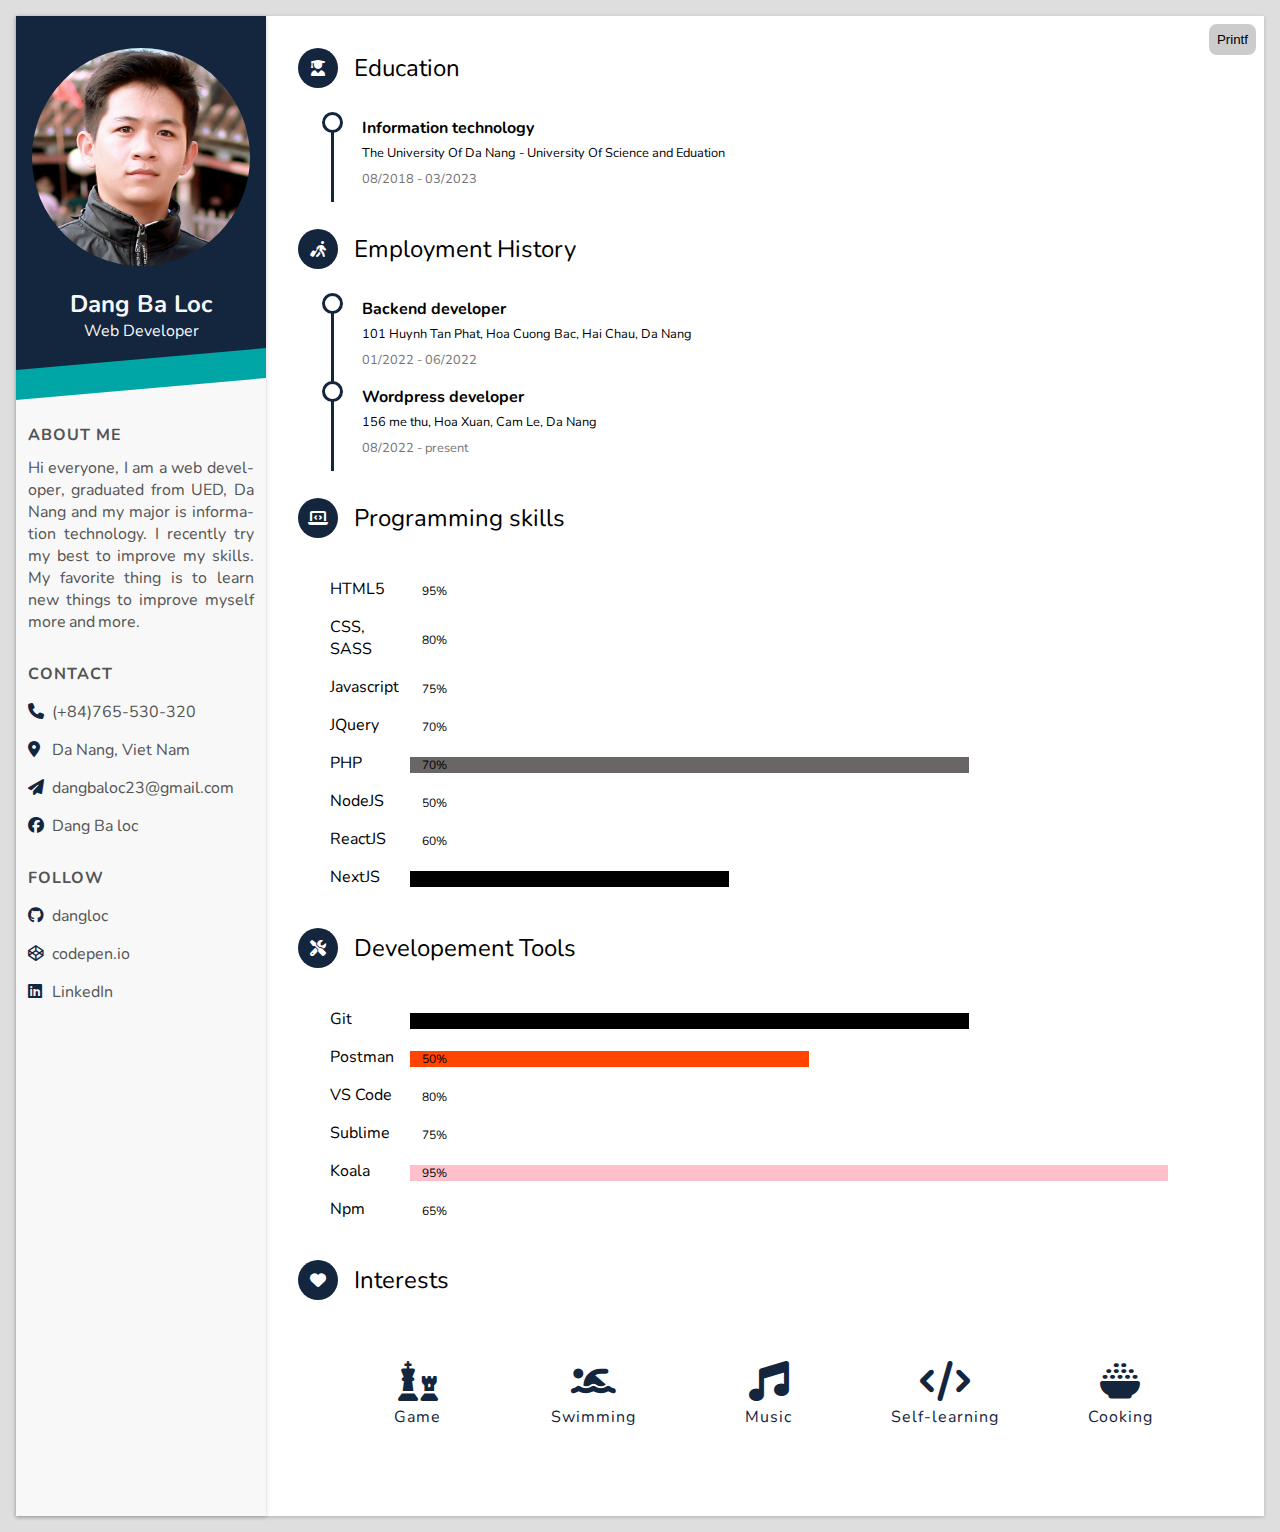
==== commit 048b09d5: "add php and nextjs in progress list skill" ====
--- a/index.html
+++ b/index.html
@@ -16,11 +16,11 @@
     />
 
     <link
-    href="https://cdn.jsdelivr.net/npm/bootstrap@5.3.1/dist/css/bootstrap.min.css"
-    rel="stylesheet"
-    integrity="sha384-4bw+/aepP/YC94hEpVNVgiZdgIC5+VKNBQNGCHeKRQN+PtmoHDEXuppvnDJzQIu9"
-    crossorigin="anonymous"
-  />
+      href="https://cdn.jsdelivr.net/npm/bootstrap@5.3.1/dist/css/bootstrap.min.css"
+      rel="stylesheet"
+      integrity="sha384-4bw+/aepP/YC94hEpVNVgiZdgIC5+VKNBQNGCHeKRQN+PtmoHDEXuppvnDJzQIu9"
+      crossorigin="anonymous"
+    />
     <link
       href="https://fonts.googleapis.com/css2?family=Nunito:ital,wght@0,200;0,300;0,400;0,500;0,600;0,700;0,800;1,200;1,300;1,400;1,500;1,600;1,700&display=swap"
       rel="stylesheet"
@@ -708,6 +708,32 @@
                     </div>
                   </li>
                   <li>
+                    <span>PHP</span>
+                    <div class="sb-skeleton">
+                      <div
+                        class="progress"
+                        role="progressbar"
+                        style="height: 12px"
+                        aria-valuenow="100"
+                        aria-valuemin="0"
+                        aria-valuemax="100"
+                      >
+                        <div
+                          class="progress-bar"
+                          style="
+                            width: 70%;
+                            font-size: 12px;
+                            text-align: start;
+                            padding: 0 12px;
+                            background-color: #403a3ac6;
+                          "
+                        >
+                          70%
+                        </div>
+                      </div>
+                    </div>
+                  </li>
+                  <li>
                     <span>NodeJS</span>
                     <div class="sb-skeleton">
                       <div
@@ -753,6 +779,32 @@
                           "
                         >
                           60%
+                        </div>
+                      </div>
+                    </div>
+                  </li>
+                  <li>
+                    <span>NextJS</span>
+                    <div class="sb-skeleton">
+                      <div
+                        class="progress"
+                        role="progressbar"
+                        style="height: 12px"
+                        aria-valuenow="100"
+                        aria-valuemin="0"
+                        aria-valuemax="100"
+                      >
+                        <div
+                          class="progress-bar"
+                          style="
+                            width: 40%;
+                            font-size: 12px;
+                            text-align: start;
+                            padding: 0 12px;
+                            background-color: #000;
+                          "
+                        >
+                          40%
                         </div>
                       </div>
                     </div>
@@ -977,7 +1029,7 @@
     document
       .getElementById("printButton")
       .addEventListener("click", function () {
-        this.style.display="none";
+        this.style.display = "none";
         window.print();
       });
   </script>
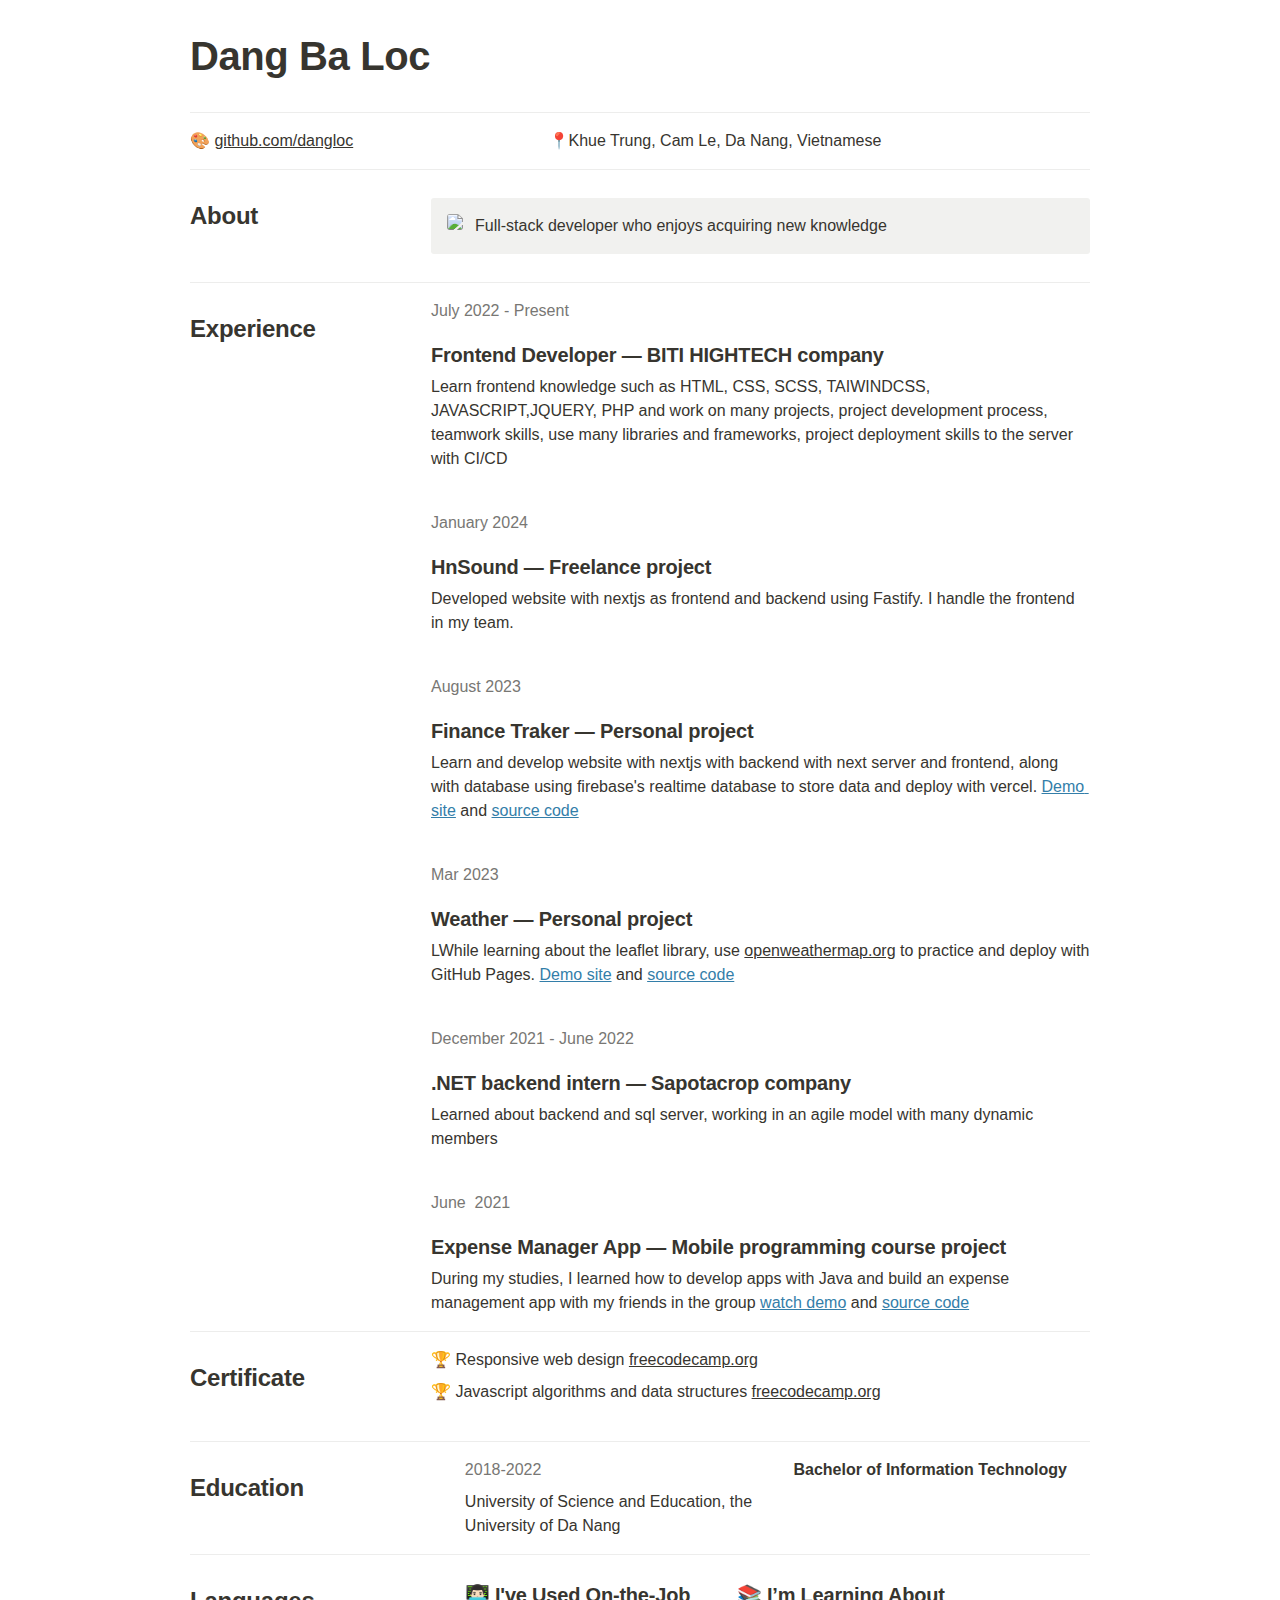
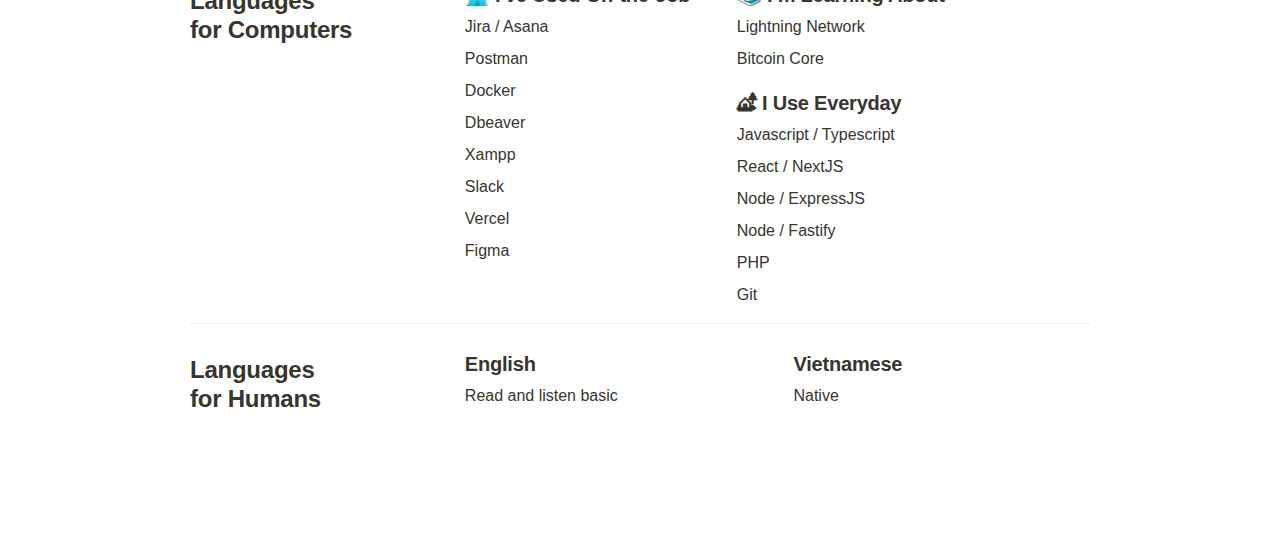
==== commit 395cd985: "change source cv" ====
--- a/index.html
+++ b/index.html
@@ -1,1036 +1,690 @@
-<!DOCTYPE html>
-<html lang="en">
-  <head>
-    <meta charset="UTF-8" />
-    <meta http-equiv="X-UA-Compatible" content="IE=edge" />
-    <meta name="viewport" content="width=device-width, initial-scale=1.0" />
-    <title>Dang Ba Loc</title>
-    <link rel="preconnect" href="https://fonts.googleapis.com" />
-    <link rel="preconnect" href="https://fonts.gstatic.com" crossorigin />
-    <link
-      href="https://cdn.jsdelivr.net/npm/bootstrap@5.3.1/dist/css/bootstrap.min.css"
-      rel="stylesheet"
-      integrity="sha384-4bw+/aepP/YC94hEpVNVgiZdgIC5+VKNBQNGCHeKRQN+PtmoHDEXuppvnDJzQIu9"
-      crossorigin="anonymous"
-      media="print"
-    />
-
-    <link
-      href="https://cdn.jsdelivr.net/npm/bootstrap@5.3.1/dist/css/bootstrap.min.css"
-      rel="stylesheet"
-      integrity="sha384-4bw+/aepP/YC94hEpVNVgiZdgIC5+VKNBQNGCHeKRQN+PtmoHDEXuppvnDJzQIu9"
-      crossorigin="anonymous"
-    />
-    <link
-      href="https://fonts.googleapis.com/css2?family=Nunito:ital,wght@0,200;0,300;0,400;0,500;0,600;0,700;0,800;1,200;1,300;1,400;1,500;1,600;1,700&display=swap"
-      rel="stylesheet"
-    />
-    <link rel="stylesheet" href="style.css" />
-    <link
-      rel="stylesheet"
-      href="https://cdnjs.cloudflare.com/ajax/libs/font-awesome/6.2.1/css/all.min.css"
-    />
-  </head>
-  <body>
-    <style>
-      @media print {
-        :root {
-          --color-gray-light-1: #f8f8f8;
-          --color-gray-light-2: #e9e9e9;
-          --color-gray-light-3: #dedede;
-          --color-gray-dark-1: #545454;
-          --color-gray-dark-2: #737373;
-          --color-gray-dark-3: #9a9a9a;
-          --color-blue-dark-1: #00387f;
-          --color-tiffany: #00a6a6;
-          --profile-theme: #14253e;
-          --timeline-circle-theme: #14253e;
-
-          --pgbar-length: 100%;
-
-          --MATH-PI: 3.1415px;
-          --percent: 100;
-        }
-
-        html {
-          font-size: 100%;
-          font-family: "Nunito", sans-serif;
-        }
-
-        * {
-          box-sizing: border-box;
-        }
-
-        body {
-          margin: 0;
-          padding: 3rem 1rem;
-          min-height: 100vh;
-          background-color: var(--color-gray-light-3);
-        }
-        .btn-prinf {
-          display: flex;
-          justify-content: flex-end;
-        }
-
-        .btn-prinf-button {
-          padding: 8px;
-          background-color: #ccc;
-          border-radius: 8px;
-          border: none;
-        }
-        .btn-prinf-button:hover {
-          cursor: pointer;
-        }
-
-        .wrapper {
-          margin: 0 auto;
-          background-color: var(--color-gray-light-2);
-          display: flex;
-          box-shadow: 0px 1px 4px 0px rgba(0, 0, 0, 0.2);
-        }
-
-        .intro {
-          flex: 0 0 250px;
-          background-color: var(--color-gray-light-1);
-          box-shadow: 0px 1px 4px 0px rgba(0, 0, 0, 0.2);
-          z-index: 5;
-        }
-        .profile {
-          position: relative;
-          background-color: var(--profile-theme);
-          padding: 2rem 1rem;
-          margin-bottom: 50px;
-          text-align: center;
-          user-select: none;
-        }
-        .profile::after {
-          content: " ";
-          position: absolute;
-          left: 0;
-          bottom: -15px;
-          width: 100%;
-          height: 30px;
-          background-color: var(--color-tiffany);
-          transform: skewY(-5deg);
-        }
-        .photo img {
-          width: 100%;
-          border-radius: 50%;
-          object-fit: cover;
-          height: 218px;
-        }
-        .bio .name {
-          font-size: 1.5rem;
-          text-align: center;
-          color: var(--color-gray-light-1);
-          margin: 0;
-          margin-top: 1rem;
-        }
-        .bio .profession {
-          font-size: 1rem;
-          text-align: center;
-          color: var(--color-gray-light-1);
-          margin: 0;
-        }
-
-        .intro-section {
-          padding: 0 12px;
-          margin-bottom: 30px;
-          color: var(--color-gray-dark-1);
-        }
-        .intro-section .title {
-          font-size: 1rem;
-          font-weight: bold;
-          text-transform: uppercase;
-          letter-spacing: 1px;
-        }
-        .about .paragraph {
-          text-align: justify;
-          margin: 0;
-          hyphens: auto;
-          -webkit-hyphens: auto;
-          word-spacing: -0.05em;
-        }
-        .info-section {
-          margin: 1rem 0;
-        }
-        .info-section span {
-          position: relative;
-          transition: all 0.3s;
-        }
-        .info-section i {
-          color: var(--profile-theme);
-          width: 20px;
-          height: 20px;
-        }
-
-        .link a {
-          text-decoration: none;
-          color: inherit;
-        }
-
-        .link span::after {
-          position: absolute;
-          content: "";
-          left: 50%;
-          bottom: -3px;
-          width: 0;
-          height: 2px;
-          background-color: var(--profile-theme);
-          transition: width 0.3s;
-          /*transition-timing-function: cubic-bezier(.64,.51,.16,.86);*/
-          transition-timing-function: cubic-bezier(0.92, 0.57, 0.33, 1.02);
-          transform: translate(-50%, 0);
-        }
-
-        .link span:hover {
-          color: var(--profile-theme);
-        }
-        .link span:hover::after {
-          width: 100%;
-        }
-
-        /* Detail section overall setting*/
-        .detail {
-          flex: 1 0 0;
-          background-color: white;
-          padding: 2rem;
-        }
-        .detail:hover > .detail-section:not(:hover) {
-          opacity: 0.3;
-        }
-        .detail-section {
-          transition: all 0.3s;
-        }
-        .detail-section:not(:last-of-type) {
-          padding-bottom: 1rem;
-        }
-        .detail-title {
-          display: flex;
-          align-items: center;
-        }
-        .detail-section > .detail-content {
-          padding: 1.5rem;
-          padding-left: 2rem;
-          user-select: none;
-        }
-        .detail-section.edu > .detail-content {
-          padding-left: calc(1.5rem + 10px);
-        }
-        .title-icon + span {
-          font-size: 1.5rem;
-          transition: all 0.3s;
-        }
-        .title-icon {
-          display: inline-flex;
-          justify-content: center;
-          align-items: center;
-          padding: 1rem;
-          margin-right: 1rem;
-          width: 2.5rem;
-          height: 2.5rem;
-          background-color: var(--profile-theme);
-          border-radius: 50%;
-          transition: all 0.3s;
-        }
-        .title-icon i {
-          color: white;
-          line-height: 1rem;
-          font-size: 1rem;
-          text-align: center;
-        }
-        .detail-section:hover .title-icon {
-          transform: scale(1.5);
-          margin-right: 1.5rem;
-        }
-        .detail-section:hover .title-icon + span {
-          letter-spacing: 1.5px;
-        }
-
-        /* time line block in education section */
-        .timeline-block {
-          position: relative;
-          padding-left: 30px;
-        }
-        .timeline-block:not(:last-of-type) {
-          margin-bottom: 1rem;
-        }
-        .timeline-block h1 {
-          font-size: 1rem;
-          margin: 5px 0;
-          transition: all 0.3s;
-        }
-        .timeline-block p {
-          font-size: 0.8rem;
-          margin: 5px 0;
-        }
-        .timeline-block time {
-          font-size: 0.8rem;
-          color: var(--color-gray-dark-2);
-        }
-        .timeline-block::before {
-          position: absolute;
-          content: "";
-          width: 15px;
-          height: 15px;
-          background-color: white;
-          border: 3px solid var(--timeline-circle-theme);
-          border-radius: 50%;
-          left: -10px;
-          top: -5px;
-        }
-        .timeline-block::after {
-          position: absolute;
-          content: "";
-          width: 3px;
-          height: 100%;
-          background-color: var(--timeline-circle-theme);
-          left: -1px;
-          top: 13px;
-        }
-        .timeline-block:hover h1 {
-          color: var(--color-tiffany);
-        }
-        .timeline-block:hover::before {
-          animation: circle 1.2s infinite;
-        }
-
-        /* Programming skills section */
-        .pg-list,
-        .tool-list,
-        .favor-list {
-          padding: 0;
-          list-style: none;
-        }
-        .pg-list > li {
-          margin: 1rem 0;
-          display: flex;
-          align-items: center;
-        }
-        .sb-skeleton {
-          position: relative;
-          flex: 1 0 auto;
-        }
-        .pg-list > li > span {
-          flex: 0 0 80px;
-        }
-        .sb-skeleton > .skillbar {
-          position: absolute;
-          left: 0;
-          top: -1px;
-          width: var(--pgbar-length);
-          height: 6px;
-          border-radius: 8px;
-          background-color: var(--profile-theme);
-        }
-        .tool-list {
-          list-style: none;
-          display: flex;
-          justify-content: flex-start;
-          flex-wrap: wrap;
-          gap: 2rem;
-        }
-        .tool-list > li {
-          position: relative;
-          text-align: center;
-          flex: 0 0 25%;
-        }
-        .tool-list > li > svg {
-          position: relative;
-          fill: transparent;
-          width: 70%;
-          transform: rotate(-90deg);
-        }
-        .tool-list > li > svg > circle {
-          stroke-width: 1px;
-          stroke: #cdcdcd;
-        }
-        .tool-list > li > svg > circle.cbar {
-          stroke-width: 3px;
-          stroke: var(--profile-theme);
-          stroke-linecap: round;
-          stroke-dashoffset: 0;
-          stroke-dasharray: calc(var(--MATH-PI) * 45 * 2);
-          transition: all 0.8s;
-          transition-timing-function: cubic-bezier(0.64, 0.51, 0.16, 0.86);
-        }
-        .tool-list > li:hover > svg > circle.cbar {
-          stroke-width: 4px;
-          stroke: var(--color-tiffany);
-          stroke-dashoffset: calc(
-            var(--MATH-PI) * 45 * 2 * (1 - var(--percent))
-          );
-        }
-        .tool-list > li > .tl-name,
-        .tool-list > li > .tl-exp {
-          position: absolute;
-          left: 50%;
-          color: var(--color-gray-dark-1);
-        }
-        .tool-list > li > .tl-name {
-          top: 50%;
-          font-size: 1.2rem;
-          transform: translate(-50%, -50%);
-        }
-        .tool-list > li > .tl-exp {
-          top: calc(50% + 1.4rem);
-          font-size: 1rem;
-          transform: translate(-50%, -50%);
-        }
-        /* Interests Section */
-        .outer-frame {
-          /* border: 1px solid var(--color-gray-dark-3);
-	border-radius: 5px; */
-        }
-        .favor-list {
-          display: flex;
-          flex-wrap: wrap;
-          align-items: center;
-          align-content: center;
-        }
-        .favor-list > li {
-          display: flex;
-          flex: 1 0 0;
-          align-items: center;
-          justify-content: baseline;
-          flex-direction: column;
-          color: var(--profile-theme);
-          padding: 1rem 0;
-          transition: all 0.3s;
-        }
-        .favor-list > li > i {
-          display: inline-flex;
-          justify-content: center;
-          align-items: center;
-          font-size: 40px;
-          width: 50px;
-          height: 50px;
-        }
-        .favor-list > li:hover {
-          transform: scale(1.2);
-          color: var(--color-tiffany);
-        }
-        .favor-list > li > span {
-          letter-spacing: 1px;
-        }
-
-        @keyframes circle {
-          0% {
-            box-shadow: 0 0 0 0px rgba(51, 52, 57, 1);
-          }
-          100% {
-            box-shadow: 0 0 0 6px rgba(51, 52, 57, 0);
-          }
-        }
-
-        @media (max-width: 1024px) {
-          html {
-            font-size: 90%;
-          }
-          .wrapper {
-            flex-direction: column;
-          }
-          .intro,
-          .detail {
-            flex: 0 0 100%;
-            box-shadow: none;
-          }
-          .intro-section {
-            padding: 0 2rem;
-          }
-          .profile {
-            margin-bottom: 1rem;
-          }
-          .profile::after {
-            display: none;
-          }
-          .photo img {
-            width: 100px;
-            height: 100px;
-          }
-        }
-
-        @media (max-width: 768px) {
-          html {
-            font-size: 80%;
-          }
-          .tool-list {
-            flex-wrap: wrap;
-          }
-          .tool-list > li {
-            flex: 0 0 33.33%;
-          }
-          .favor-list > li {
-            flex: 0 0 33.3333%;
-          }
-        }
-        @media (max-width: 500px) {
-          html {
-            font-size: 70%;
-          }
-        }
-
-        @keyframes load {
-          0% {
-            width: 0;
-          }
-          100% {
-            width: 38%;
-          }
-        }
-      }
-    </style>
-    <div class="btn-prinf">
-      <button id="printButton" class="btn-prinf-button">Printf</button>
-    </div>
-    <div class="wrapper">
-      <div class="intro">
-        <div class="profile">
-          <div class="photo">
-            <img src="./img/dangbaloc.jpg" />
-          </div>
-          <div class="bio">
-            <h1 class="name">Dang Ba Loc</h1>
-            <p class="profession">Web Developer</p>
-          </div>
-        </div>
-        <div class="intro-section about">
-          <h1 class="title">about me</h1>
-          <p class="paragraph">
-            Hi everyone, I am a web developer, graduated from UED, Da Nang and
-            my major is information technology. I recently try my best to
-            improve my skills. My favorite thing is to learn new things to
-            improve myself more and more.
-          </p>
-        </div>
-        <div class="intro-section contact">
-          <h1 class="title">Contact</h1>
-          <div class="info-section link">
-            <i class="fas fa-phone"></i>
-            <a href="tel:0765530320"><span>(+84)765-530-320</span></a>
-          </div>
-          <div class="info-section">
-            <i class="fas fa-map-marker-alt"></i>
-            <span>Da Nang, Viet Nam</span>
-          </div>
-          <div class="info-section link">
-            <i class="fas fa-paper-plane"></i>
-            <a href="mailto:dangbaloc23@gmail.com"
-              ><span>dangbaloc23@gmail.com</span></a
-            >
-          </div>
-          <div class="info-section link">
-            <i class="fab fa-facebook"></i>
-            <a
-              target="_blank"
-              rel="author"
-              href="https://www.facebook.com/DangBaLoc23"
-            >
-              <span>Dang Ba loc</span>
-            </a>
-          </div>
-        </div>
-        <div class="intro-section follow">
-          <h1 class="title">Follow</h1>
-          <div class="info-section link">
-            <i class="fab fa-github"></i>
-            <a target="_blank" rel="author" href="https://github.com/dangloc">
-              <span>dangloc</span>
-            </a>
-          </div>
-          <div class="info-section link">
-            <i class="fab fa-codepen"></i>
-            <a target="_blank" rel="author" href="https://codepen.io/dangloc">
-              <span>codepen.io</span>
-            </a>
-          </div>
-          <div class="info-section link">
-            <i class="fa-brands fa-linkedin"></i>
-            <a
-              target="_blank"
-              rel="author"
-              href="https://www.linkedin.com/in/ba-loc-dang-1ab798287/"
-            >
-              <span>LinkedIn</span>
-            </a>
-          </div>
-        </div>
-      </div>
-      <div class="detail">
-        <div class="detail-section edu">
-          <div class="detail-title">
-            <div class="title-icon">
-              <i class="fas fa-user-graduate"></i>
-            </div>
-            <span>Education</span>
-          </div>
-          <div class="detail-content">
-            <div class="timeline-block">
-              <h1>Information technology</h1>
-              <p>
-                The University Of Da Nang - University Of Science and Eduation
-              </p>
-              <time>08/2018 - 03/2023</time>
-            </div>
-          </div>
-        </div>
-
-        <div class="detail-section edu">
-          <div class="detail-title">
-            <div class="title-icon">
-              <i class="fa-solid fa-person-walking-luggage"></i>
-            </div>
-            <span>Employment History</span>
-          </div>
-          <div class="detail-content">
-            <div class="timeline-block">
-              <h1>Backend developer</h1>
-              <p>101 Huynh Tan Phat, Hoa Cuong Bac, Hai Chau, Da Nang</p>
-              <time>01/2022 - 06/2022</time>
-            </div>
-            <div class="timeline-block">
-              <h1>Wordpress developer</h1>
-              <p>156 me thu, Hoa Xuan, Cam Le, Da Nang</p>
-              <time>08/2022 - present</time>
-            </div>
-          </div>
-        </div>
-
-        <div class="row">
-          <div class="col-12">
-            <div class="detail-section pg-skill">
-              <div class="detail-title">
-                <div class="title-icon">
-                  <i class="fas fa-laptop-code"></i>
-                </div>
-                <span>Programming skills</span>
-              </div>
-              <div class="detail-content">
-                <ul class="pg-list">
-                  <li>
-                    <span>HTML5</span>
-                    <div class="sb-skeleton">
-                      <div
-                        class="progress"
-                        role="progressbar"
-                        style="height: 12px"
-                        aria-valuenow="100"
-                        aria-valuemin="0"
-                        aria-valuemax="100"
-                      >
-                        <div
-                          class="progress-bar bg-danger"
-                          style="
-                            width: 95%;
-                            font-size: 12px;
-                            text-align: start;
-                            padding: 0 12px;
-                          "
-                        >
-                          95%
-                        </div>
-                      </div>
-                    </div>
-                  </li>
-                  <li>
-                    <span>CSS, SASS</span>
-                    <div class="sb-skeleton">
-                      <div
-                        class="progress"
-                        role="progressbar"
-                        style="height: 12px"
-                        aria-valuenow="100"
-                        aria-valuemin="0"
-                        aria-valuemax="100"
-                      >
-                        <div
-                          class="progress-bar bg-info"
-                          style="
-                            width: 80%;
-                            font-size: 12px;
-                            text-align: start;
-                            padding: 0 12px;
-                          "
-                        >
-                          80%
-                        </div>
-                      </div>
-                    </div>
-                  </li>
-                  <li>
-                    <span>Javascript</span>
-                    <div class="sb-skeleton">
-                      <div
-                        class="progress"
-                        role="progressbar"
-                        style="height: 12px"
-                        aria-valuenow="100"
-                        aria-valuemin="0"
-                        aria-valuemax="100"
-                      >
-                        <div
-                          class="progress-bar bg-warning"
-                          style="
-                            width: 75%;
-                            font-size: 12px;
-                            text-align: start;
-                            padding: 0 12px;
-                          "
-                        >
-                          75%
-                        </div>
-                      </div>
-                    </div>
-                  </li>
-                  <li>
-                    <span>JQuery</span>
-                    <div class="sb-skeleton">
-                      <div
-                        class="progress"
-                        role="progressbar"
-                        style="height: 12px"
-                        aria-valuenow="100"
-                        aria-valuemin="0"
-                        aria-valuemax="100"
-                      >
-                        <div
-                          class="progress-bar bg-blue"
-                          style="
-                            width: 70%;
-                            font-size: 12px;
-                            text-align: start;
-                            padding: 0 12px;
-                          "
-                        >
-                          70%
-                        </div>
-                      </div>
-                    </div>
-                  </li>
-                  <li>
-                    <span>PHP</span>
-                    <div class="sb-skeleton">
-                      <div
-                        class="progress"
-                        role="progressbar"
-                        style="height: 12px"
-                        aria-valuenow="100"
-                        aria-valuemin="0"
-                        aria-valuemax="100"
-                      >
-                        <div
-                          class="progress-bar"
-                          style="
-                            width: 70%;
-                            font-size: 12px;
-                            text-align: start;
-                            padding: 0 12px;
-                            background-color: #403a3ac6;
-                          "
-                        >
-                          70%
-                        </div>
-                      </div>
-                    </div>
-                  </li>
-                  <li>
-                    <span>NodeJS</span>
-                    <div class="sb-skeleton">
-                      <div
-                        class="progress"
-                        role="progressbar"
-                        style="height: 12px"
-                        aria-valuenow="100"
-                        aria-valuemin="0"
-                        aria-valuemax="100"
-                      >
-                        <div
-                          class="progress-bar bg-success"
-                          style="
-                            width: 50%;
-                            font-size: 12px;
-                            text-align: start;
-                            padding: 0 12px;
-                          "
-                        >
-                          50%
-                        </div>
-                      </div>
-                    </div>
-                  </li>
-                  <li>
-                    <span>ReactJS</span>
-                    <div class="sb-skeleton">
-                      <div
-                        class="progress"
-                        role="progressbar"
-                        style="height: 12px"
-                        aria-valuenow="100"
-                        aria-valuemin="0"
-                        aria-valuemax="100"
-                      >
-                        <div
-                          class="progress-bar bg-info"
-                          style="
-                            width: 60%;
-                            font-size: 12px;
-                            text-align: start;
-                            padding: 0 12px;
-                          "
-                        >
-                          60%
-                        </div>
-                      </div>
-                    </div>
-                  </li>
-                  <li>
-                    <span>NextJS</span>
-                    <div class="sb-skeleton">
-                      <div
-                        class="progress"
-                        role="progressbar"
-                        style="height: 12px"
-                        aria-valuenow="100"
-                        aria-valuemin="0"
-                        aria-valuemax="100"
-                      >
-                        <div
-                          class="progress-bar"
-                          style="
-                            width: 40%;
-                            font-size: 12px;
-                            text-align: start;
-                            padding: 0 12px;
-                            background-color: #000;
-                          "
-                        >
-                          40%
-                        </div>
-                      </div>
-                    </div>
-                  </li>
-                </ul>
-              </div>
-            </div>
-          </div>
-
-          <div class="col-12">
-            <div class="detail-section tool-skill">
-              <div class="detail-title">
-                <div class="title-icon">
-                  <i class="fas fa-tools"></i>
-                </div>
-                <span>Developement Tools</span>
-              </div>
-              <div class="detail-content">
-                <ul class="pg-list">
-                  <li>
-                    <span>Git</span>
-                    <div class="sb-skeleton">
-                      <div
-                        class="progress"
-                        role="progressbar"
-                        style="height: 12px"
-                        aria-valuenow="100"
-                        aria-valuemin="0"
-                        aria-valuemax="100"
-                      >
-                        <div
-                          class="progress-bar bg-blue"
-                          style="
-                            width: 70%;
-                            font-size: 12px;
-                            text-align: start;
-                            padding: 0 12px;
-                            background-color: #000;
-                          "
-                        >
-                          70%
-                        </div>
-                      </div>
-                    </div>
-                  </li>
-                  <li>
-                    <span>Postman</span>
-                    <div class="sb-skeleton">
-                      <div
-                        class="progress"
-                        role="progressbar"
-                        style="height: 12px"
-                        aria-valuenow="100"
-                        aria-valuemin="0"
-                        aria-valuemax="100"
-                      >
-                        <div
-                          class="progress-bar"
-                          style="
-                            width: 50%;
-                            font-size: 12px;
-                            text-align: start;
-                            padding: 0 12px;
-                            background-color: orangered;
-                          "
-                        >
-                          50%
-                        </div>
-                      </div>
-                    </div>
-                  </li>
-                  <li>
-                    <span>VS Code</span>
-                    <div class="sb-skeleton">
-                      <div
-                        class="progress"
-                        role="progressbar"
-                        style="height: 12px"
-                        aria-valuenow="100"
-                        aria-valuemin="0"
-                        aria-valuemax="100"
-                      >
-                        <div
-                          class="progress-bar bg-blue"
-                          style="
-                            width: 80%;
-                            font-size: 12px;
-                            text-align: start;
-                            padding: 0 12px;
-                          "
-                        >
-                          80%
-                        </div>
-                      </div>
-                    </div>
-                  </li>
-                  <li>
-                    <span>Sublime</span>
-                    <div class="sb-skeleton">
-                      <div
-                        class="progress"
-                        role="progressbar"
-                        style="height: 12px"
-                        aria-valuenow="100"
-                        aria-valuemin="0"
-                        aria-valuemax="100"
-                      >
-                        <div
-                          class="progress-bar bg-warning"
-                          style="
-                            width: 75%;
-                            font-size: 12px;
-                            text-align: start;
-                            padding: 0 12px;
-                          "
-                        >
-                          75%
-                        </div>
-                      </div>
-                    </div>
-                  </li>
-                  <li>
-                    <span>Koala</span>
-                    <div class="sb-skeleton">
-                      <div
-                        class="progress"
-                        role="progressbar"
-                        style="height: 12px"
-                        aria-valuenow="100"
-                        aria-valuemin="0"
-                        aria-valuemax="100"
-                      >
-                        <div
-                          class="progress-bar"
-                          style="
-                            width: 95%;
-                            font-size: 12px;
-                            text-align: start;
-                            padding: 0 12px;
-                            background-color: pink;
-                          "
-                        >
-                          95%
-                        </div>
-                      </div>
-                    </div>
-                  </li>
-                  <li>
-                    <span>Npm</span>
-                    <div class="sb-skeleton">
-                      <div
-                        class="progress"
-                        role="progressbar"
-                        style="height: 12px"
-                        aria-valuenow="100"
-                        aria-valuemin="0"
-                        aria-valuemax="100"
-                      >
-                        <div
-                          class="progress-bar bg-danger"
-                          style="
-                            width: 65%;
-                            font-size: 12px;
-                            text-align: start;
-                            padding: 0 12px;
-                          "
-                        >
-                          65%
-                        </div>
-                      </div>
-                    </div>
-                  </li>
-                </ul>
-              </div>
-            </div>
-          </div>
-        </div>
-
-        <div class="detail-section interests">
-          <div class="detail-title">
-            <div class="title-icon">
-              <i class="fas fa-heart"></i>
-            </div>
-            <span>Interests</span>
-          </div>
-          <div class="detail-content">
-            <div class="outer-frame">
-              <ul class="favor-list">
-                <li>
-                  <i class="fa-solid fa-chess"></i>
-                  <span>Game</span>
-                </li>
-                <li>
-                  <i class="fa-solid fa-person-swimming"></i>
-                  <span>Swimming</span>
-                </li>
-                <li>
-                  <i class="fa-solid fa-music"></i>
-                  <span>Music</span>
-                </li>
-                <li>
-                  <i class="fa-solid fa-code"></i>
-                  <span>Self-learning</span>
-                </li>
-                <li>
-                  <i class="fa-solid fa-bowl-rice"></i>
-                  <span>Cooking</span>
-                </li>
-              </ul>
-            </div>
-          </div>
-        </div>
-      </div>
-    </div>
-  </body>
-  <script
-    src="https://cdn.jsdelivr.net/npm/bootstrap@5.3.1/dist/js/bootstrap.bundle.min.js"
-    integrity="sha384-HwwvtgBNo3bZJJLYd8oVXjrBZt8cqVSpeBNS5n7C8IVInixGAoxmnlMuBnhbgrkm"
-    crossorigin="anonymous"
-  ></script>
-  <script>
-    document
-      .getElementById("printButton")
-      .addEventListener("click", function () {
-        this.style.display = "none";
-        window.print();
-      });
-  </script>
-</html>
+<html><head><meta http-equiv="Content-Type" content="text/html; charset=utf-8"/><title>Dang Ba Loc</title><style>
+/* cspell:disable-file */
+/* webkit printing magic: print all background colors */
+html {
+	-webkit-print-color-adjust: exact;
+}
+* {
+	box-sizing: border-box;
+	-webkit-print-color-adjust: exact;
+}
+
+html,
+body {
+	margin: 0;
+	padding: 0;
+}
+@media only screen {
+	body {
+		margin: 2em auto;
+		max-width: 900px;
+		color: rgb(55, 53, 47);
+	}
+}
+
+body {
+	line-height: 1.5;
+	white-space: pre-wrap;
+}
+
+a,
+a.visited {
+	color: inherit;
+	text-decoration: underline;
+}
+
+.pdf-relative-link-path {
+	font-size: 80%;
+	color: #444;
+}
+
+h1,
+h2,
+h3 {
+	letter-spacing: -0.01em;
+	line-height: 1.2;
+	font-weight: 600;
+	margin-bottom: 0;
+}
+
+.page-title {
+	font-size: 2.5rem;
+	font-weight: 700;
+	margin-top: 0;
+	margin-bottom: 0.75em;
+}
+
+h1 {
+	font-size: 1.875rem;
+	margin-top: 1.875rem;
+}
+
+h2 {
+	font-size: 1.5rem;
+	margin-top: 1.5rem;
+}
+
+h3 {
+	font-size: 1.25rem;
+	margin-top: 1.25rem;
+}
+
+.source {
+	border: 1px solid #ddd;
+	border-radius: 3px;
+	padding: 1.5em;
+	word-break: break-all;
+}
+
+.callout {
+	border-radius: 3px;
+	padding: 1rem;
+}
+
+figure {
+	margin: 1.25em 0;
+	page-break-inside: avoid;
+}
+
+figcaption {
+	opacity: 0.5;
+	font-size: 85%;
+	margin-top: 0.5em;
+}
+
+mark {
+	background-color: transparent;
+}
+
+.indented {
+	padding-left: 1.5em;
+}
+
+hr {
+	background: transparent;
+	display: block;
+	width: 100%;
+	height: 1px;
+	visibility: visible;
+	border: none;
+	border-bottom: 1px solid rgba(55, 53, 47, 0.09);
+}
+
+img {
+	max-width: 100%;
+}
+
+@media only print {
+	img {
+		max-height: 100vh;
+		object-fit: contain;
+	}
+}
+
+@page {
+	margin: 1in;
+}
+
+.collection-content {
+	font-size: 0.875rem;
+}
+
+.column-list {
+	display: flex;
+	justify-content: space-between;
+}
+
+.column {
+	padding: 0 1em;
+}
+
+.column:first-child {
+	padding-left: 0;
+}
+
+.column:last-child {
+	padding-right: 0;
+}
+
+.table_of_contents-item {
+	display: block;
+	font-size: 0.875rem;
+	line-height: 1.3;
+	padding: 0.125rem;
+}
+
+.table_of_contents-indent-1 {
+	margin-left: 1.5rem;
+}
+
+.table_of_contents-indent-2 {
+	margin-left: 3rem;
+}
+
+.table_of_contents-indent-3 {
+	margin-left: 4.5rem;
+}
+
+.table_of_contents-link {
+	text-decoration: none;
+	opacity: 0.7;
+	border-bottom: 1px solid rgba(55, 53, 47, 0.18);
+}
+
+table,
+th,
+td {
+	border: 1px solid rgba(55, 53, 47, 0.09);
+	border-collapse: collapse;
+}
+
+table {
+	border-left: none;
+	border-right: none;
+}
+
+th,
+td {
+	font-weight: normal;
+	padding: 0.25em 0.5em;
+	line-height: 1.5;
+	min-height: 1.5em;
+	text-align: left;
+}
+
+th {
+	color: rgba(55, 53, 47, 0.6);
+}
+
+ol,
+ul {
+	margin: 0;
+	margin-block-start: 0.6em;
+	margin-block-end: 0.6em;
+}
+
+li > ol:first-child,
+li > ul:first-child {
+	margin-block-start: 0.6em;
+}
+
+ul > li {
+	list-style: disc;
+}
+
+ul.to-do-list {
+	padding-inline-start: 0;
+}
+
+ul.to-do-list > li {
+	list-style: none;
+}
+
+.to-do-children-checked {
+	text-decoration: line-through;
+	opacity: 0.375;
+}
+
+ul.toggle > li {
+	list-style: none;
+}
+
+ul {
+	padding-inline-start: 1.7em;
+}
+
+ul > li {
+	padding-left: 0.1em;
+}
+
+ol {
+	padding-inline-start: 1.6em;
+}
+
+ol > li {
+	padding-left: 0.2em;
+}
+
+.mono ol {
+	padding-inline-start: 2em;
+}
+
+.mono ol > li {
+	text-indent: -0.4em;
+}
+
+.toggle {
+	padding-inline-start: 0em;
+	list-style-type: none;
+}
+
+/* Indent toggle children */
+.toggle > li > details {
+	padding-left: 1.7em;
+}
+
+.toggle > li > details > summary {
+	margin-left: -1.1em;
+}
+
+.selected-value {
+	display: inline-block;
+	padding: 0 0.5em;
+	background: rgba(206, 205, 202, 0.5);
+	border-radius: 3px;
+	margin-right: 0.5em;
+	margin-top: 0.3em;
+	margin-bottom: 0.3em;
+	white-space: nowrap;
+}
+
+.collection-title {
+	display: inline-block;
+	margin-right: 1em;
+}
+
+.page-description {
+    margin-bottom: 2em;
+}
+
+.simple-table {
+	margin-top: 1em;
+	font-size: 0.875rem;
+	empty-cells: show;
+}
+.simple-table td {
+	height: 29px;
+	min-width: 120px;
+}
+
+.simple-table th {
+	height: 29px;
+	min-width: 120px;
+}
+
+.simple-table-header-color {
+	background: rgb(247, 246, 243);
+	color: black;
+}
+.simple-table-header {
+	font-weight: 500;
+}
+
+time {
+	opacity: 0.5;
+}
+
+.icon {
+	display: inline-block;
+	max-width: 1.2em;
+	max-height: 1.2em;
+	text-decoration: none;
+	vertical-align: text-bottom;
+	margin-right: 0.5em;
+}
+
+img.icon {
+	border-radius: 3px;
+}
+
+.user-icon {
+	width: 1.5em;
+	height: 1.5em;
+	border-radius: 100%;
+	margin-right: 0.5rem;
+}
+
+.user-icon-inner {
+	font-size: 0.8em;
+}
+
+.text-icon {
+	border: 1px solid #000;
+	text-align: center;
+}
+
+.page-cover-image {
+	display: block;
+	object-fit: cover;
+	width: 100%;
+	max-height: 30vh;
+}
+
+.page-header-icon {
+	font-size: 3rem;
+	margin-bottom: 1rem;
+}
+
+.page-header-icon-with-cover {
+	margin-top: -0.72em;
+	margin-left: 0.07em;
+}
+
+.page-header-icon img {
+	border-radius: 3px;
+}
+
+.link-to-page {
+	margin: 1em 0;
+	padding: 0;
+	border: none;
+	font-weight: 500;
+}
+
+p > .user {
+	opacity: 0.5;
+}
+
+td > .user,
+td > time {
+	white-space: nowrap;
+}
+
+input[type="checkbox"] {
+	transform: scale(1.5);
+	margin-right: 0.6em;
+	vertical-align: middle;
+}
+
+p {
+	margin-top: 0.5em;
+	margin-bottom: 0.5em;
+}
+
+.image {
+	border: none;
+	margin: 1.5em 0;
+	padding: 0;
+	border-radius: 0;
+	text-align: center;
+}
+
+.code,
+code {
+	background: rgba(135, 131, 120, 0.15);
+	border-radius: 3px;
+	padding: 0.2em 0.4em;
+	border-radius: 3px;
+	font-size: 85%;
+	tab-size: 2;
+}
+
+code {
+	color: #eb5757;
+}
+
+.code {
+	padding: 1.5em 1em;
+}
+
+.code-wrap {
+	white-space: pre-wrap;
+	word-break: break-all;
+}
+
+.code > code {
+	background: none;
+	padding: 0;
+	font-size: 100%;
+	color: inherit;
+}
+
+blockquote {
+	font-size: 1.25em;
+	margin: 1em 0;
+	padding-left: 1em;
+	border-left: 3px solid rgb(55, 53, 47);
+}
+
+.bookmark {
+	text-decoration: none;
+	max-height: 8em;
+	padding: 0;
+	display: flex;
+	width: 100%;
+	align-items: stretch;
+}
+
+.bookmark-title {
+	font-size: 0.85em;
+	overflow: hidden;
+	text-overflow: ellipsis;
+	height: 1.75em;
+	white-space: nowrap;
+}
+
+.bookmark-text {
+	display: flex;
+	flex-direction: column;
+}
+
+.bookmark-info {
+	flex: 4 1 180px;
+	padding: 12px 14px 14px;
+	display: flex;
+	flex-direction: column;
+	justify-content: space-between;
+}
+
+.bookmark-image {
+	width: 33%;
+	flex: 1 1 180px;
+	display: block;
+	position: relative;
+	object-fit: cover;
+	border-radius: 1px;
+}
+
+.bookmark-description {
+	color: rgba(55, 53, 47, 0.6);
+	font-size: 0.75em;
+	overflow: hidden;
+	max-height: 4.5em;
+	word-break: break-word;
+}
+
+.bookmark-href {
+	font-size: 0.75em;
+	margin-top: 0.25em;
+}
+
+.sans { font-family: ui-sans-serif, -apple-system, BlinkMacSystemFont, "Segoe UI Variable Display", "Segoe UI", Helvetica, "Apple Color Emoji", Arial, sans-serif, "Segoe UI Emoji", "Segoe UI Symbol"; }
+.code { font-family: "SFMono-Regular", Menlo, Consolas, "PT Mono", "Liberation Mono", Courier, monospace; }
+.serif { font-family: Lyon-Text, Georgia, ui-serif, serif; }
+.mono { font-family: iawriter-mono, Nitti, Menlo, Courier, monospace; }
+.pdf .sans { font-family: Inter, ui-sans-serif, -apple-system, BlinkMacSystemFont, "Segoe UI Variable Display", "Segoe UI", Helvetica, "Apple Color Emoji", Arial, sans-serif, "Segoe UI Emoji", "Segoe UI Symbol", 'Twemoji', 'Noto Color Emoji', 'Noto Sans CJK JP'; }
+.pdf:lang(zh-CN) .sans { font-family: Inter, ui-sans-serif, -apple-system, BlinkMacSystemFont, "Segoe UI Variable Display", "Segoe UI", Helvetica, "Apple Color Emoji", Arial, sans-serif, "Segoe UI Emoji", "Segoe UI Symbol", 'Twemoji', 'Noto Color Emoji', 'Noto Sans CJK SC'; }
+.pdf:lang(zh-TW) .sans { font-family: Inter, ui-sans-serif, -apple-system, BlinkMacSystemFont, "Segoe UI Variable Display", "Segoe UI", Helvetica, "Apple Color Emoji", Arial, sans-serif, "Segoe UI Emoji", "Segoe UI Symbol", 'Twemoji', 'Noto Color Emoji', 'Noto Sans CJK TC'; }
+.pdf:lang(ko-KR) .sans { font-family: Inter, ui-sans-serif, -apple-system, BlinkMacSystemFont, "Segoe UI Variable Display", "Segoe UI", Helvetica, "Apple Color Emoji", Arial, sans-serif, "Segoe UI Emoji", "Segoe UI Symbol", 'Twemoji', 'Noto Color Emoji', 'Noto Sans CJK KR'; }
+.pdf .code { font-family: Source Code Pro, "SFMono-Regular", Menlo, Consolas, "PT Mono", "Liberation Mono", Courier, monospace, 'Twemoji', 'Noto Color Emoji', 'Noto Sans Mono CJK JP'; }
+.pdf:lang(zh-CN) .code { font-family: Source Code Pro, "SFMono-Regular", Menlo, Consolas, "PT Mono", "Liberation Mono", Courier, monospace, 'Twemoji', 'Noto Color Emoji', 'Noto Sans Mono CJK SC'; }
+.pdf:lang(zh-TW) .code { font-family: Source Code Pro, "SFMono-Regular", Menlo, Consolas, "PT Mono", "Liberation Mono", Courier, monospace, 'Twemoji', 'Noto Color Emoji', 'Noto Sans Mono CJK TC'; }
+.pdf:lang(ko-KR) .code { font-family: Source Code Pro, "SFMono-Regular", Menlo, Consolas, "PT Mono", "Liberation Mono", Courier, monospace, 'Twemoji', 'Noto Color Emoji', 'Noto Sans Mono CJK KR'; }
+.pdf .serif { font-family: PT Serif, Lyon-Text, Georgia, ui-serif, serif, 'Twemoji', 'Noto Color Emoji', 'Noto Serif CJK JP'; }
+.pdf:lang(zh-CN) .serif { font-family: PT Serif, Lyon-Text, Georgia, ui-serif, serif, 'Twemoji', 'Noto Color Emoji', 'Noto Serif CJK SC'; }
+.pdf:lang(zh-TW) .serif { font-family: PT Serif, Lyon-Text, Georgia, ui-serif, serif, 'Twemoji', 'Noto Color Emoji', 'Noto Serif CJK TC'; }
+.pdf:lang(ko-KR) .serif { font-family: PT Serif, Lyon-Text, Georgia, ui-serif, serif, 'Twemoji', 'Noto Color Emoji', 'Noto Serif CJK KR'; }
+.pdf .mono { font-family: PT Mono, iawriter-mono, Nitti, Menlo, Courier, monospace, 'Twemoji', 'Noto Color Emoji', 'Noto Sans Mono CJK JP'; }
+.pdf:lang(zh-CN) .mono { font-family: PT Mono, iawriter-mono, Nitti, Menlo, Courier, monospace, 'Twemoji', 'Noto Color Emoji', 'Noto Sans Mono CJK SC'; }
+.pdf:lang(zh-TW) .mono { font-family: PT Mono, iawriter-mono, Nitti, Menlo, Courier, monospace, 'Twemoji', 'Noto Color Emoji', 'Noto Sans Mono CJK TC'; }
+.pdf:lang(ko-KR) .mono { font-family: PT Mono, iawriter-mono, Nitti, Menlo, Courier, monospace, 'Twemoji', 'Noto Color Emoji', 'Noto Sans Mono CJK KR'; }
+.highlight-default {
+	color: rgba(55, 53, 47, 1);
+}
+.highlight-gray {
+	color: rgba(120, 119, 116, 1);
+	fill: rgba(120, 119, 116, 1);
+}
+.highlight-brown {
+	color: rgba(159, 107, 83, 1);
+	fill: rgba(159, 107, 83, 1);
+}
+.highlight-orange {
+	color: rgba(217, 115, 13, 1);
+	fill: rgba(217, 115, 13, 1);
+}
+.highlight-yellow {
+	color: rgba(203, 145, 47, 1);
+	fill: rgba(203, 145, 47, 1);
+}
+.highlight-teal {
+	color: rgba(68, 131, 97, 1);
+	fill: rgba(68, 131, 97, 1);
+}
+.highlight-blue {
+	color: rgba(51, 126, 169, 1);
+	fill: rgba(51, 126, 169, 1);
+}
+.highlight-purple {
+	color: rgba(144, 101, 176, 1);
+	fill: rgba(144, 101, 176, 1);
+}
+.highlight-pink {
+	color: rgba(193, 76, 138, 1);
+	fill: rgba(193, 76, 138, 1);
+}
+.highlight-red {
+	color: rgba(212, 76, 71, 1);
+	fill: rgba(212, 76, 71, 1);
+}
+.highlight-gray_background {
+	background: rgba(241, 241, 239, 1);
+}
+.highlight-brown_background {
+	background: rgba(244, 238, 238, 1);
+}
+.highlight-orange_background {
+	background: rgba(251, 236, 221, 1);
+}
+.highlight-yellow_background {
+	background: rgba(251, 243, 219, 1);
+}
+.highlight-teal_background {
+	background: rgba(237, 243, 236, 1);
+}
+.highlight-blue_background {
+	background: rgba(231, 243, 248, 1);
+}
+.highlight-purple_background {
+	background: rgba(244, 240, 247, 0.8);
+}
+.highlight-pink_background {
+	background: rgba(249, 238, 243, 0.8);
+}
+.highlight-red_background {
+	background: rgba(253, 235, 236, 1);
+}
+.block-color-default {
+	color: inherit;
+	fill: inherit;
+}
+.block-color-gray {
+	color: rgba(120, 119, 116, 1);
+	fill: rgba(120, 119, 116, 1);
+}
+.block-color-brown {
+	color: rgba(159, 107, 83, 1);
+	fill: rgba(159, 107, 83, 1);
+}
+.block-color-orange {
+	color: rgba(217, 115, 13, 1);
+	fill: rgba(217, 115, 13, 1);
+}
+.block-color-yellow {
+	color: rgba(203, 145, 47, 1);
+	fill: rgba(203, 145, 47, 1);
+}
+.block-color-teal {
+	color: rgba(68, 131, 97, 1);
+	fill: rgba(68, 131, 97, 1);
+}
+.block-color-blue {
+	color: rgba(51, 126, 169, 1);
+	fill: rgba(51, 126, 169, 1);
+}
+.block-color-purple {
+	color: rgba(144, 101, 176, 1);
+	fill: rgba(144, 101, 176, 1);
+}
+.block-color-pink {
+	color: rgba(193, 76, 138, 1);
+	fill: rgba(193, 76, 138, 1);
+}
+.block-color-red {
+	color: rgba(212, 76, 71, 1);
+	fill: rgba(212, 76, 71, 1);
+}
+.block-color-gray_background {
+	background: rgba(241, 241, 239, 1);
+}
+.block-color-brown_background {
+	background: rgba(244, 238, 238, 1);
+}
+.block-color-orange_background {
+	background: rgba(251, 236, 221, 1);
+}
+.block-color-yellow_background {
+	background: rgba(251, 243, 219, 1);
+}
+.block-color-teal_background {
+	background: rgba(237, 243, 236, 1);
+}
+.block-color-blue_background {
+	background: rgba(231, 243, 248, 1);
+}
+.block-color-purple_background {
+	background: rgba(244, 240, 247, 0.8);
+}
+.block-color-pink_background {
+	background: rgba(249, 238, 243, 0.8);
+}
+.block-color-red_background {
+	background: rgba(253, 235, 236, 1);
+}
+.select-value-color-uiBlue { background-color: rgba(35, 131, 226, .07); }
+.select-value-color-pink { background-color: rgba(245, 224, 233, 1); }
+.select-value-color-purple { background-color: rgba(232, 222, 238, 1); }
+.select-value-color-green { background-color: rgba(219, 237, 219, 1); }
+.select-value-color-gray { background-color: rgba(227, 226, 224, 1); }
+.select-value-color-transparentGray { background-color: rgba(227, 226, 224, 0); }
+.select-value-color-translucentGray { background-color: rgba(0, 0, 0, 0.06); }
+.select-value-color-orange { background-color: rgba(250, 222, 201, 1); }
+.select-value-color-brown { background-color: rgba(238, 224, 218, 1); }
+.select-value-color-red { background-color: rgba(255, 226, 221, 1); }
+.select-value-color-yellow { background-color: rgba(253, 236, 200, 1); }
+.select-value-color-blue { background-color: rgba(211, 229, 239, 1); }
+.select-value-color-pageGlass { background-color: undefined; }
+.select-value-color-washGlass { background-color: undefined; }
+
+.checkbox {
+	display: inline-flex;
+	vertical-align: text-bottom;
+	width: 16;
+	height: 16;
+	background-size: 16px;
+	margin-left: 2px;
+	margin-right: 5px;
+}
+
+.checkbox-on {
+	background-image: url("data:image/svg+xml;charset=UTF-8,%3Csvg%20width%3D%2216%22%20height%3D%2216%22%20viewBox%3D%220%200%2016%2016%22%20fill%3D%22none%22%20xmlns%3D%22http%3A%2F%2Fwww.w3.org%2F2000%2Fsvg%22%3E%0A%3Crect%20width%3D%2216%22%20height%3D%2216%22%20fill%3D%22%2358A9D7%22%2F%3E%0A%3Cpath%20d%3D%22M6.71429%2012.2852L14%204.9995L12.7143%203.71436L6.71429%209.71378L3.28571%206.2831L2%207.57092L6.71429%2012.2852Z%22%20fill%3D%22white%22%2F%3E%0A%3C%2Fsvg%3E");
+}
+
+.checkbox-off {
+	background-image: url("data:image/svg+xml;charset=UTF-8,%3Csvg%20width%3D%2216%22%20height%3D%2216%22%20viewBox%3D%220%200%2016%2016%22%20fill%3D%22none%22%20xmlns%3D%22http%3A%2F%2Fwww.w3.org%2F2000%2Fsvg%22%3E%0A%3Crect%20x%3D%220.75%22%20y%3D%220.75%22%20width%3D%2214.5%22%20height%3D%2214.5%22%20fill%3D%22white%22%20stroke%3D%22%2336352F%22%20stroke-width%3D%221.5%22%2F%3E%0A%3C%2Fsvg%3E");
+}
+	
+</style></head><body><article id="c7925dcf-dd10-4aff-a1cd-e574d923fb0b" class="page sans"><header><h1 class="page-title">Dang Ba Loc</h1><p class="page-description"></p></header><div class="page-body"><hr id="d9fecbf9-8a5c-4e5d-80a7-efa34fd58ce2"/><div id="79c09fc6-5e1a-4c9b-8da6-b6de5391b197" class="column-list"><div id="77c7b68d-5b2d-405c-916b-bd1cef925c49" style="width:56.25%" class="column"><p id="55270d76-2466-4ed9-9f65-521e847f6901" class="">🎨 <a href="https://github.com/dangloc">github.com/dangloc</a></p></div><div id="fbf906fb-579c-4feb-8ba5-93e9d1384ad1" style="width:92.11956521739127%" class="column"><p id="b1fbc496-094b-4859-af1a-88ec85c2db52" class="">📍Khue Trung, Cam Le, Da Nang, Vietnamese</p></div></div><hr id="7b846248-a9b4-4fdb-af91-d1867b13ebef"/><div id="2806b3de-edbb-42ef-8e72-60a0fa70aca2" class="column-list"><div id="681b8527-da70-49a0-8c3a-cbf30f5ed9f7" style="width:25%" class="column"><h2 id="a78552d6-c347-48c6-83f5-40ea25a76ec6" class="">About</h2></div><div id="52adaff5-4bf9-4028-8c6c-efa42aa5d5cc" style="width:75%" class="column"><figure class="block-color-gray_background callout" style="white-space:pre-wrap;display:flex" id="930f9e38-59f5-41e0-8210-cee6cae36256"><div style="font-size:1.5em"><img class="icon" src="https://www.notion.so/icons/snippet_red.svg"/></div><div style="width:100%">Full-stack developer who enjoys acquiring new knowledge</div></figure></div></div><div id="05a8df3b-55d0-4a6c-ba97-aa809ede8929" class="column-list"></div><hr id="2cc915e8-240a-4be5-92e5-ead0c60688cc"/><div id="4a0bb153-e288-4e8f-9a93-491872d6bd78" class="column-list"><div id="18aba404-3546-4a77-9a5b-c4a287e6e98c" style="width:25%" class="column"><h2 id="26cb595a-35ce-45c2-840c-7614af954359" class=""><strong>Experience</strong></h2><p id="c0dfd618-5cd6-4bc4-bacb-e54bccd6dcce" class=""> </p><p id="00fd5986-b9e2-46a7-86d3-53202442a359" class="">
+</p></div><div id="81be8a79-8b63-4a72-8e5c-c06ae2732859" style="width:75%" class="column"><p id="5daae0a4-9ca7-4107-9d5b-07c6ee2f8acd" class=""><mark class="highlight-gray">July 2022 - Present</mark></p><h3 id="7d9b4438-2d1d-4e61-98a5-b9f8cea8cb13" class="">Frontend Developer — BITI HIGHTECH company</h3><p id="5e481ab7-58f9-4e38-bd5f-67d3a744f205" class="">Learn frontend knowledge such as HTML, CSS, SCSS, TAIWINDCSS, JAVASCRIPT,JQUERY, PHP and work on many projects, project development process, teamwork skills, use many libraries and frameworks, project deployment skills to the server with CI/CD</p><p id="436e6963-1f49-4ff8-8e45-c437732cae8b" class="">
+</p><p id="a004dbe0-655e-41c6-ab42-d24c238bd915" class=""><mark class="highlight-gray">January 2024</mark></p><h3 id="87bd803c-9263-4d36-89f1-16c1e41921a8" class="">HnSound — Freelance project</h3><p id="5c1e3430-7135-4064-84c9-1d60bf72b4eb" class="">Developed website with nextjs as frontend and backend using Fastify. I handle the frontend in my team.</p><p id="e120ab4b-1ab8-4954-b2c1-0be61a67eca4" class="">
+</p><p id="f4d23178-df8a-4e11-8f4b-8b9ab68e172a" class=""><mark class="highlight-gray">August 2023</mark></p><h3 id="919c2480-c026-4b69-8bca-48d934c0fe28" class="">Finance Traker — Personal project</h3><p id="03e4c4bb-7cf3-401a-81c3-47fb536b5e92" class="">Learn and develop website with nextjs with backend with next server and frontend, along with database using firebase&#x27;s realtime database to store data and deploy with vercel. <mark class="highlight-blue"><a href="https://finance-omega.vercel.app/">Demo site</a></mark><mark class="highlight-blue"> </mark><mark class="highlight-default">and </mark><mark class="highlight-blue"><a href="https://github.com/dangloc/FinanceTracker">source code</a></mark></p><p id="c4c03e70-8dc3-49bd-ad59-0a5daf08fea2" class="">
+</p><p id="542e1ae0-b7a8-4831-bdec-1fe220d737d1" class=""><mark class="highlight-gray">Mar 2023</mark></p><h3 id="f3c29001-836a-4319-83d5-9c1f4e226791" class="">Weather — Personal project</h3><p id="43da83b7-bda7-4d77-9a9c-84192ac61fbc" class="">LWhile learning about the leaflet library, use <a href="http://openweathermap.org/">openweathermap.org</a> to practice and deploy with GitHub Pages. <mark class="highlight-blue"><a href="https://dangloc.github.io/weather/">Demo site</a></mark><mark class="highlight-blue"> </mark><mark class="highlight-default">and </mark><mark class="highlight-blue"><a href="https://github.com/dangloc/weather">source code</a></mark></p><p id="ec9f69c0-c273-43cb-9298-c28c1a56d445" class="">
+</p><p id="57388934-23dd-4278-aa7c-ff89723c4774" class=""><mark class="highlight-gray">December 2021 - June 2022</mark></p><h3 id="b058a6f8-213f-444b-a6b9-4c30b121c1a8" class=""><strong>.NET backend intern</strong> — Sapotacrop company</h3><p id="ea5360c1-b032-4585-a7de-f00d2437b756" class="">Learned about backend and sql server, working in an agile model with many dynamic members</p><p id="6a06da65-f45f-4e0d-9dc9-46f160dca197" class="">
+</p><p id="def8333f-1a43-4c4e-8c4c-c6d61fed24d8" class=""><mark class="highlight-gray">June  2021</mark></p><h3 id="1bc5c4b4-aa44-46e9-81e7-be64457bc3fd" class=""><mark class="highlight-default"><strong>Expense Manager App </strong></mark>— Mobile programming course project</h3><p id="5d3de885-f012-4b9d-a106-07d065f3c1c7" class="">During my studies, I learned how to develop apps with Java and build an expense management app with my friends in the group <mark class="highlight-blue"><a href="https://youtu.be/V9jZndQPmk4?si=gv00q879nNypRu-E">watch demo</a></mark><mark class="highlight-blue"> </mark><mark class="highlight-default">and </mark><mark class="highlight-blue"><a href="https://github.com/dangloc/Expense-Manager-App">source code</a></mark></p></div></div><hr id="d4c5f931-f0a3-4f4c-ae0e-4399e9d3394e"/><div id="98b8877a-febb-4624-aa1a-c744579ab233" class="column-list"><div id="a9fc8346-306e-477d-a9fa-318f674c5f18" style="width:25%" class="column"><h2 id="0c636af8-421c-46d0-bc11-8d2592fc92b9" class=""><strong>Certificate</strong></h2><p id="03be14d9-fdf5-4244-b2af-b634c6a741d4" class=""> </p></div><div id="e591c0ba-8dc5-43fb-984a-5ee2491d6c83" style="width:75%" class="column"><p id="eabf6ed2-7773-4c24-923a-234e0a8c4019" class="">🏆 Responsive web design <a href="https://www.freecodecamp.org/certification/dang-ba-loc-23-03-2000/responsive-web-design">freecodecamp.org</a></p><p id="ab1a3ec6-e72b-4105-900c-04b770f5cc14" class="">🏆 Javascript algorithms and data structures <a href="https://www.freecodecamp.org/certification/dang-ba-loc-23-03-2000/javascript-algorithms-and-data-structures">freecodecamp.org</a></p></div></div><hr id="cb09da55-ab37-489d-b960-c4c2463bb90f"/><div id="63517d57-9572-418f-8668-12ed8113f1b0" class="column-list"><div id="18d5c34e-7cb2-4e9b-a46f-57a470925529" style="width:37.5%" class="column"><h2 id="aa7702fa-5f01-4b08-ad47-76486095dbcf" class="">Education</h2><p id="15614c3c-2260-49ad-8f48-e08b9693a8b7" class="">
+</p></div><div id="9711e956-355d-40f5-8a18-afd01a59553d" style="width:93.75%" class="column"><div id="2ac434d9-c675-490c-ad76-eb9532e547bc" class="column-list"><div id="60ebd488-2136-4c0f-b623-d27933a38fd8" style="width:100%" class="column"><p id="02c84468-5d4c-4603-8f6c-b805f621de07" class=""><mark class="highlight-gray">2018-2022</mark></p><p id="7df3f8d1-a2c1-4b6f-90f7-1332c8bc1588" class="">University of Science and Education, the University of Da Nang</p></div><div id="65e8bbf4-34a8-4514-a757-b57ad8fd0aff" style="width:100%" class="column"><p id="2835e3cf-1bfb-45b7-83d4-8d26191b970d" class=""><strong>Bachelor of Information Technology</strong></p><p id="1c60d545-9381-498d-a9bd-ef9bbcf1f4c6" class="">
+</p></div></div></div></div><hr id="f63d8f7b-1f6b-427b-a5d9-ab36e5e2a8c3"/><div id="71810d02-c2f4-4eb3-9256-d594c5470c85" class="column-list"><div id="7efa45e0-20a3-4168-b344-3ea5ffb599a8" style="width:37.5%" class="column"><h2 id="b96ba35e-1fe1-4ce8-b3ac-57c794ec1c32" class="">Languages <br/>for Computers<br/></h2><p id="d599e225-c8ed-4fb7-aa16-d73a9242e5cf" class="">
+</p></div><div id="a5180efd-6046-4480-b3e6-645c6d967482" style="width:93.75%" class="column"><div id="772082f6-721e-492d-85a9-b4517a0741c2" class="column-list"><div id="22ba8a08-8c38-46d6-a96d-9c1c89822699" style="width:68.75%" class="column"><h3 id="251863fc-d51d-4083-80cb-6a38a3a863e9" class="">👨🏻‍💻 I&#x27;ve Used On-the-Job</h3><p id="b9837433-a6c1-433d-9075-fd5d9f3bb4ed" class="">Jira / Asana</p><p id="134514bd-a0e5-4c6c-9dcb-2253a982832e" class="">Postman</p><p id="462e3bdd-0a38-4cec-8f44-86882518e8bb" class="">Docker</p><p id="dbb61479-0b55-44a3-ac13-7ffd94f0a966" class="">Dbeaver</p><p id="1e91b51f-492a-4d1a-9dd1-d91f1fe5978b" class="">Xampp</p><p id="8312220b-698d-4964-a09d-f76b56ddc3e8" class="">Slack</p><p id="7a8aaa8c-b0d1-4e01-847f-160d8e8f94a1" class="">Vercel</p><p id="16db6c69-575a-413b-b2e0-461879db66e1" class="">Figma</p><p id="4b6fe59b-7741-4bc4-9166-a7a42786c93e" class="">
+</p></div><div id="9672e899-fa2e-42be-a2cb-3acf1329f150" style="width:99.99999999999999%" class="column"><h3 id="5a783491-2b0c-4272-9fec-097c69d9d05c" class="">📚 I’m Learning About</h3><p id="8549a897-473e-4d69-989f-105dfd93db90" class="">Lightning Network</p><p id="94cccaa6-4863-482c-be95-c68f14b002f3" class="">Bitcoin Core</p><h3 id="ddfc4c16-9587-435c-875a-3c98c4581da0" class="">🏕 I Use Everyday</h3><p id="67f0600d-89ba-4990-88cd-bd8e19e1a231" class="">Javascript / Typescript</p><p id="002b366e-b973-4728-8f53-ecef644c1db1" class="">React / NextJS </p><p id="3fefe444-c25c-4a18-b817-4ae4891a8387" class="">Node / ExpressJS</p><p id="0ec12da7-c5b9-4004-8f94-f6241f6d5d53" class="">Node / Fastify</p><p id="256f8763-ef9f-4606-bf1b-8846c4fb1cf1" class="">PHP</p><p id="b31f4550-b771-4f78-a3f1-ff0464634be0" class="">Git</p></div></div></div></div><hr id="f9bc0b48-3053-44f2-9953-519979458b47"/><div id="8fff3f6e-83be-4cec-8fce-73d2f8153d3a" class="column-list"><div id="659cbcfd-cd26-436a-837a-e1ee962e9c12" style="width:37.5%" class="column"><h2 id="b8a5aed4-05b8-4d8b-8fac-36602523ecac" class="">Languages <br/>for Humans<br/></h2></div><div id="9f645394-16e2-445d-94df-72ca80028b2e" style="width:93.75%" class="column"><div id="154ae4ad-55e4-401e-b450-ca09f3549a6b" class="column-list"><div id="8c8a2d58-190a-40a1-ae63-ffa291506aa4" style="width:100%" class="column"><h3 id="da99f120-2945-4610-bba6-4b872b648e5d" class="">English</h3><p id="d9cc209c-d2e5-4729-bce5-28d725136e6d" class="">Read and listen basic</p></div><div id="9207c553-6130-43a7-8c75-b2499a99f988" style="width:100%" class="column"><h3 id="2f0bb6d2-c3c3-4cf5-a332-9d2d8d4905e9" class="">Vietnamese</h3><p id="1a13b4a7-2f50-47a8-9ec9-02c221bf8d0f" class="">Native</p><p id="bb7ad906-a101-4a9b-b6e5-5264f21609bf" class="">
+</p></div></div><p id="1eb25913-a4c4-4d4e-89bd-cd98964fe05f" class="">
+</p></div></div><p id="009dbcd0-9926-4135-b2dc-cbb59bbfcfaf" class="">
+</p></div></article><span class="sans" style="font-size:14px;padding-top:2em"></span></body></html>